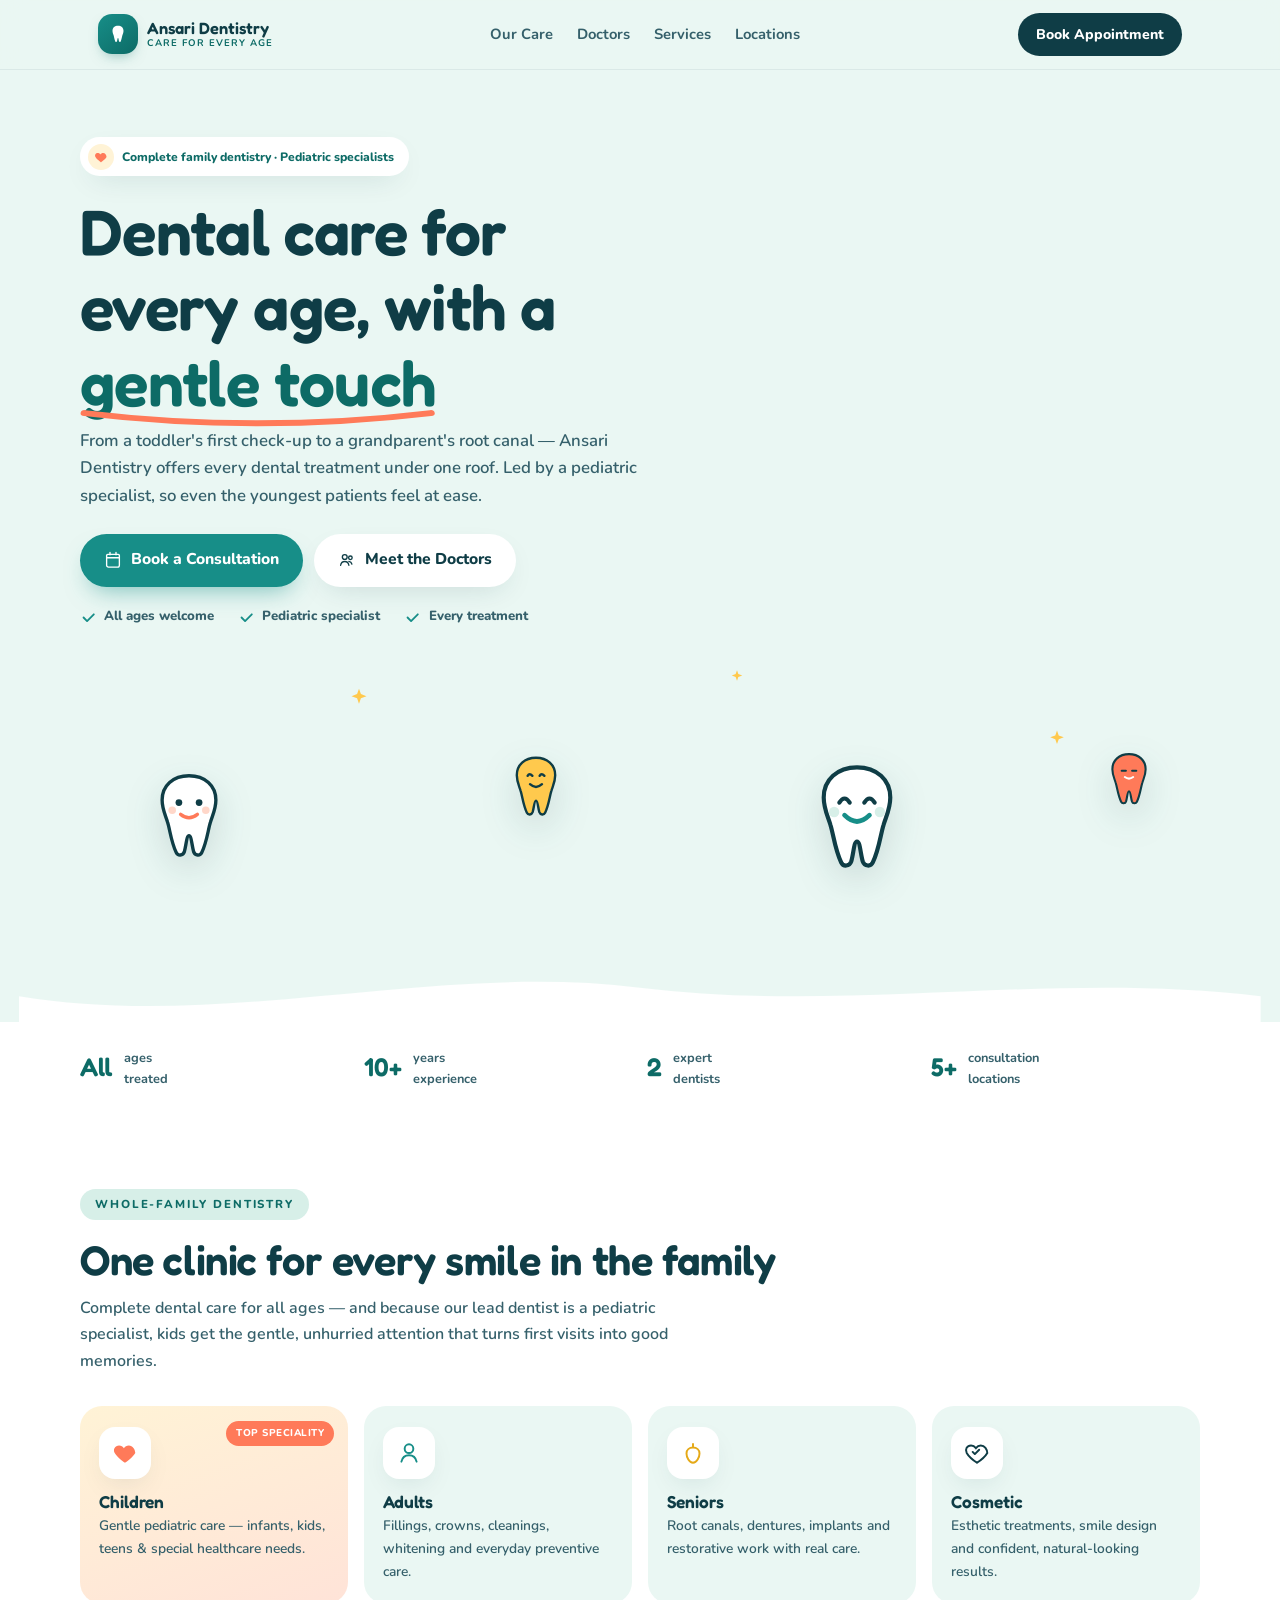
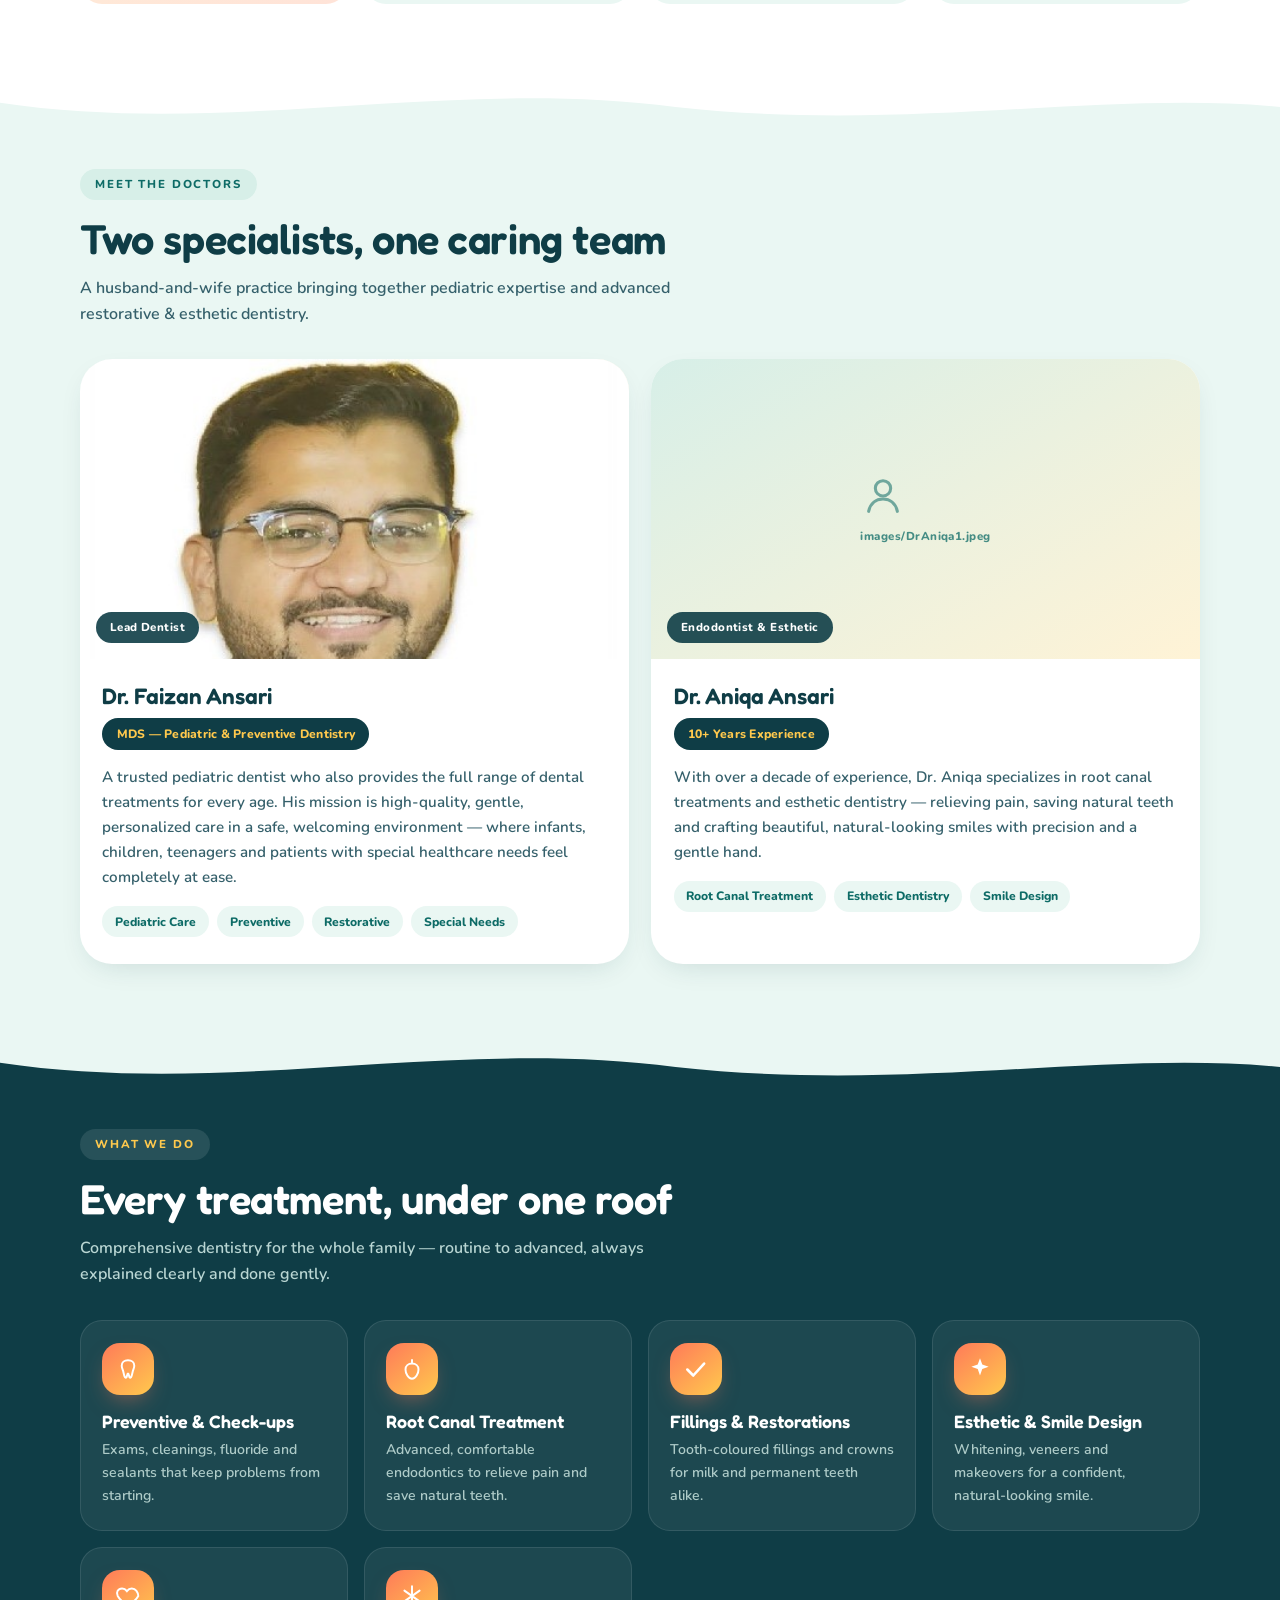
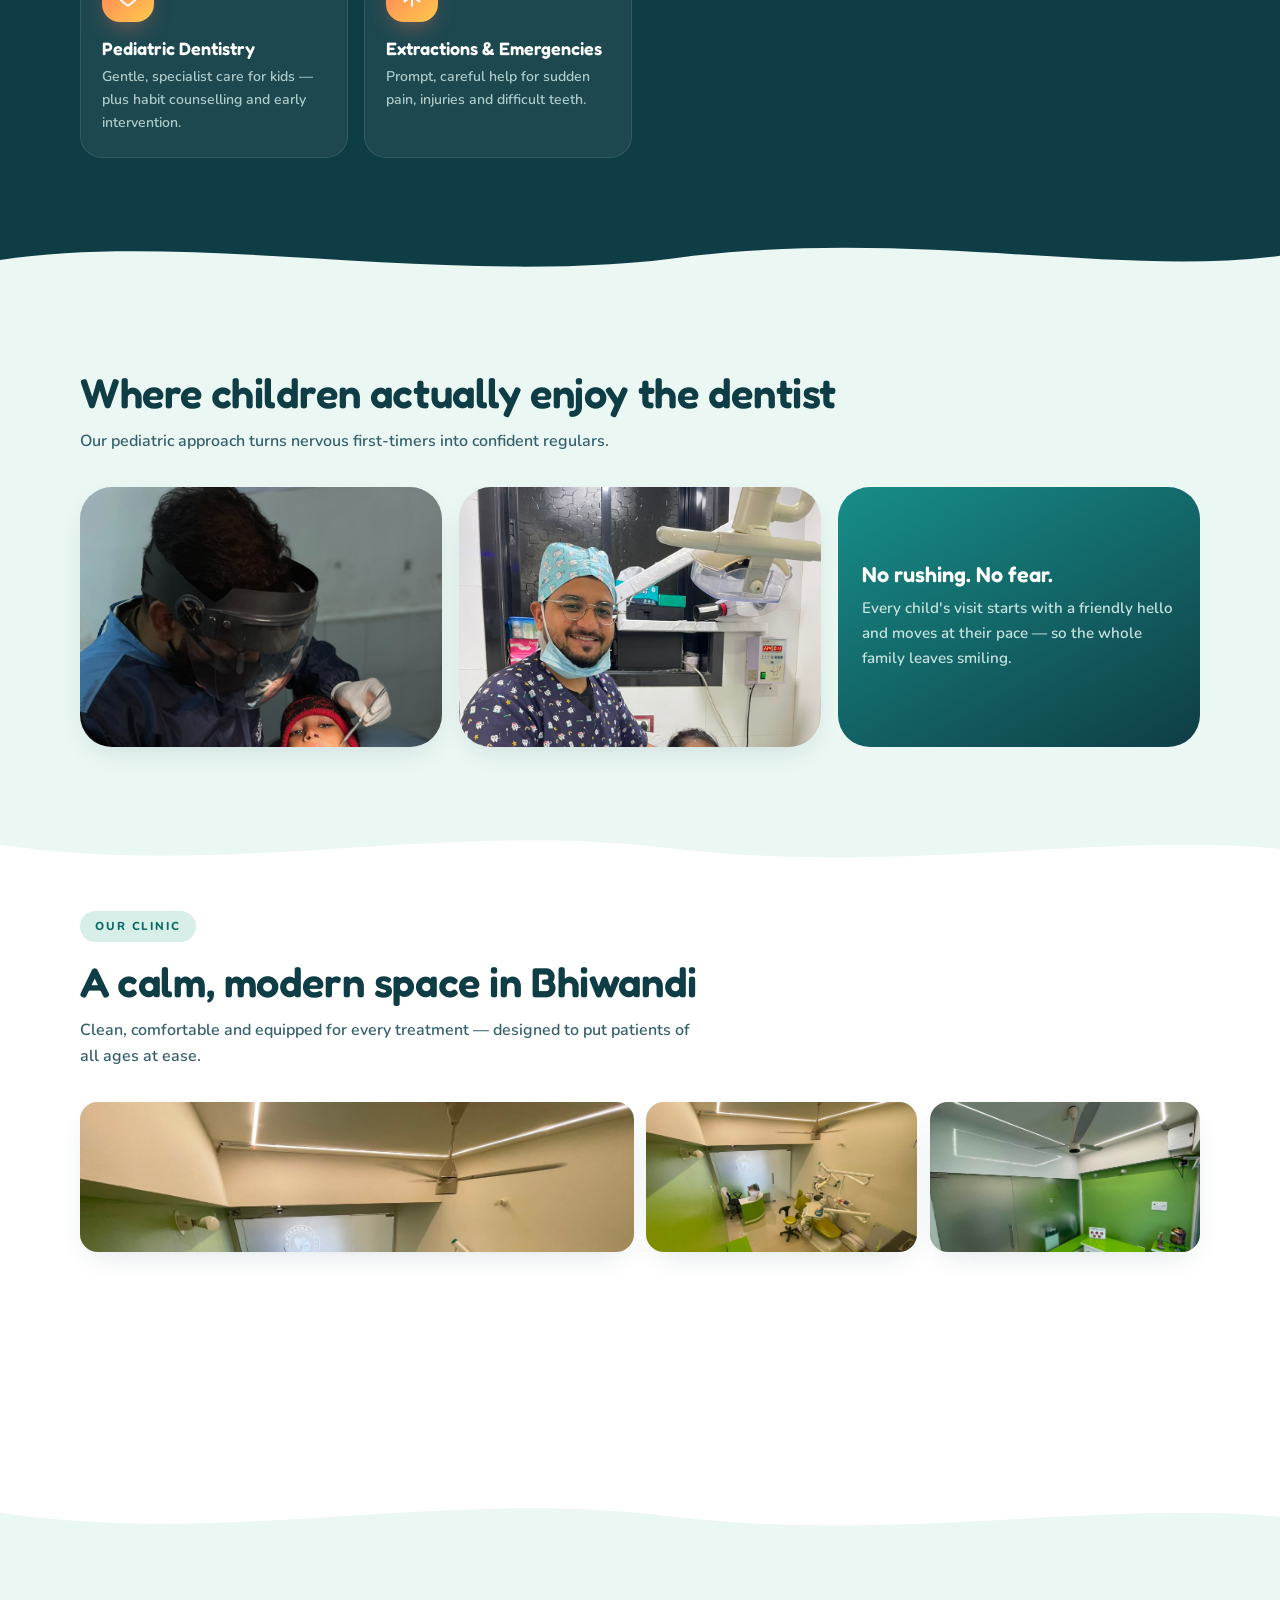
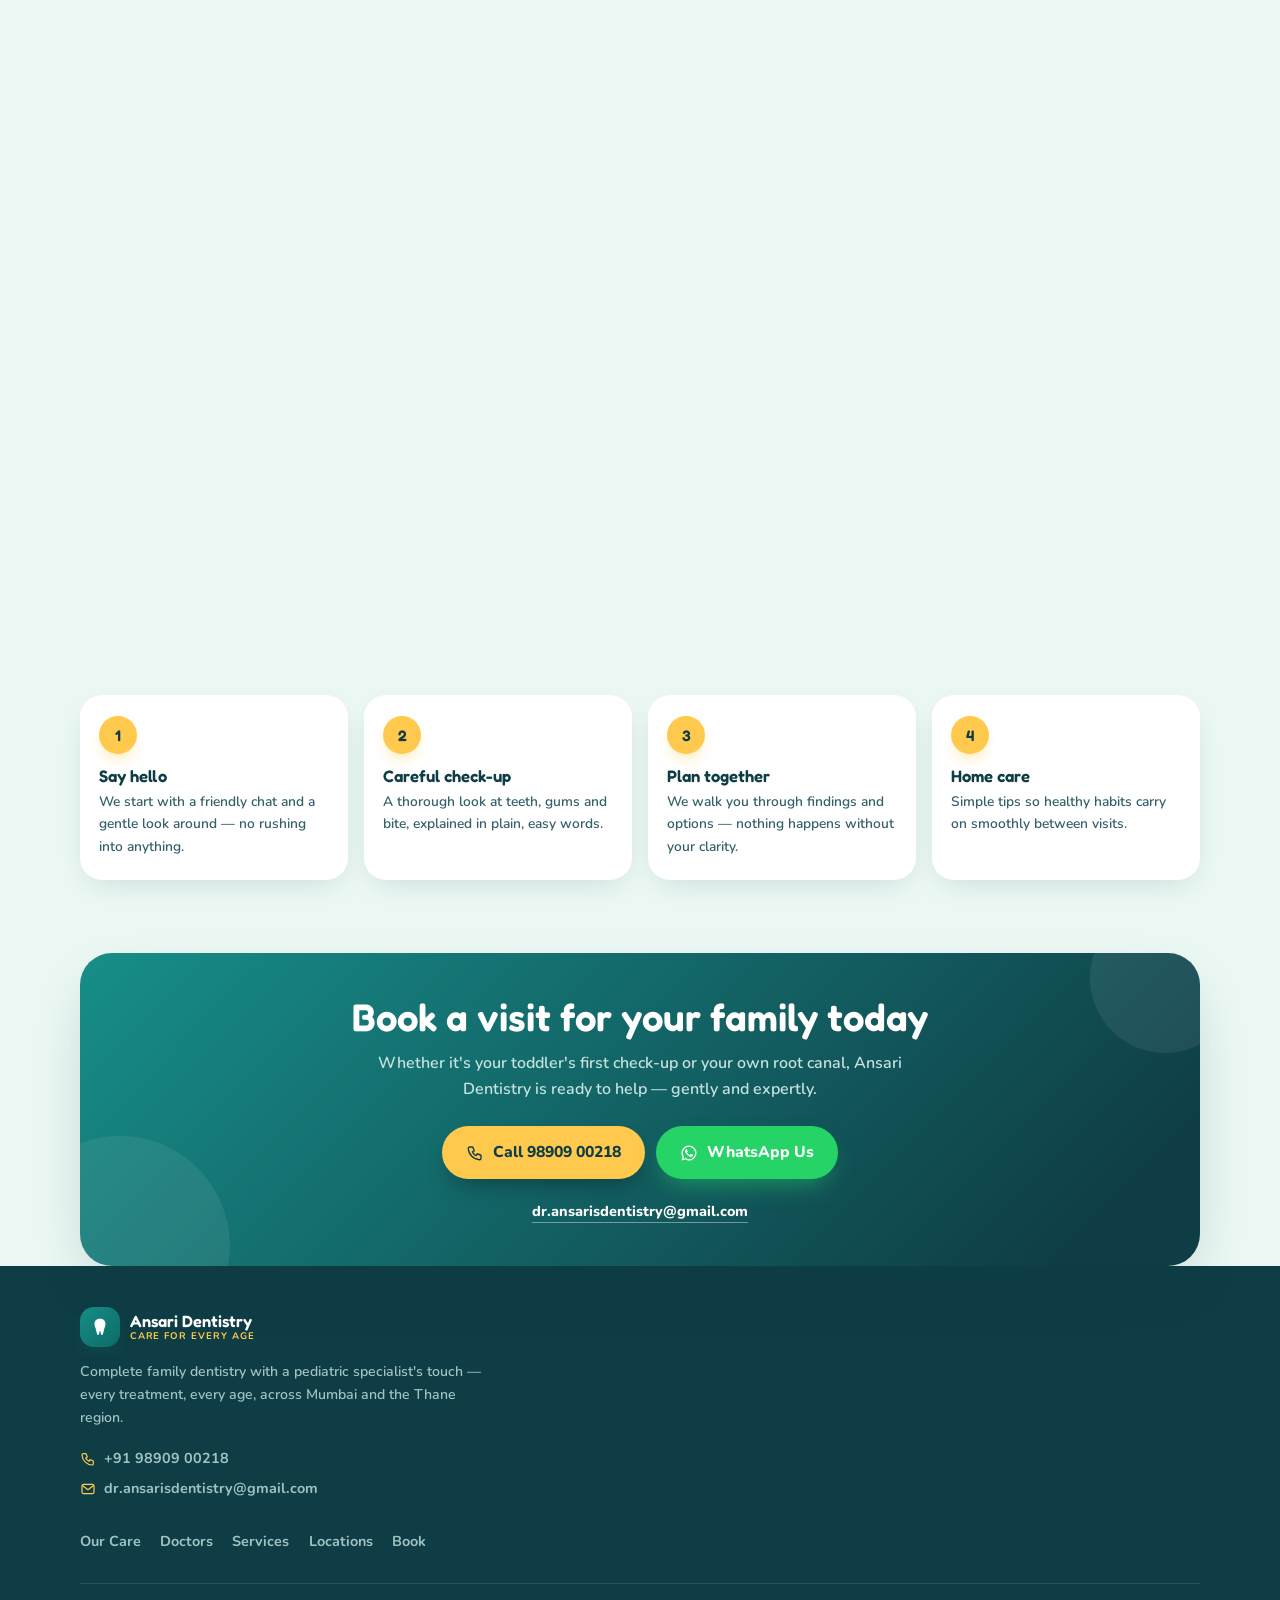
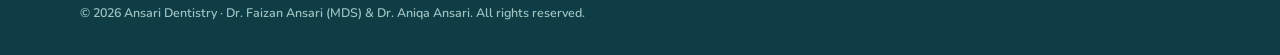
==== index.html @ 0d36f02c "Add files via upload" ====
<!DOCTYPE html>
<html lang="en">
<head>
<meta charset="UTF-8">
<meta name="viewport" content="width=device-width, initial-scale=1.0">
<title>Ansari Dentistry — Dental Care for All Ages | Pediatric Specialists, Mumbai &amp; Thane</title>
<meta name="description" content="Complete dental care for the whole family — with a special touch for children. Dr. Faizan Ansari (MDS, Pediatric) & Dr. Aniqa Ansari (Root Canal & Esthetic). Consultations in Jogeshwari, Bhiwandi, Thane, Kalyan & Dombivali.">
<meta name="theme-color" content="#0F3D46">
<link rel="preconnect" href="https://fonts.googleapis.com">
<link rel="preconnect" href="https://fonts.gstatic.com" crossorigin>
<link href="https://fonts.googleapis.com/css2?family=Fredoka:wght@400;500;600;700&family=Nunito:ital,wght@0,400;0,600;0,700;0,800;1,400&display=swap" rel="stylesheet">
<link rel="stylesheet" href="site.css">
</head>
<body>

<!-- HEADER -->
<header>
  <nav class="nav">
    <a class="brand" href="#top">
      <span class="brand-mark"><svg width="22" height="22" viewBox="0 0 24 24" fill="none"><path d="M12 3C8.5 3 6 5.2 6 8.4c0 2.1.7 3.4 1.2 5 .5 1.5.8 4.4 1.9 6.7.4.8 1.5.7 1.8-.2.4-1.4.5-3.6 1.1-3.6s.7 2.2 1.1 3.6c.3.9 1.4 1 1.8.2 1.1-2.3 1.4-5.2 1.9-6.7.5-1.6 1.2-2.9 1.2-5C18 5.2 15.5 3 12 3Z" fill="#fff"/></svg></span>
      <span class="brand-name">Ansari Dentistry<small>Care for every age</small></span>
    </a>
    <div class="nav-links">
      <a href="#care">Our Care</a>
      <a href="#doctors">Doctors</a>
      <a href="#services">Services</a>
      <a href="#locations">Locations</a>
    </div>
    <a class="nav-cta" href="#book">Book Appointment</a>
    <button class="burger" id="burger" aria-label="Open menu" aria-expanded="false"><span></span></button>
  </nav>
</header>

<div class="mobile-menu" id="mmenu">
  <a href="#care">Our Care <em>→</em></a>
  <a href="#doctors">Meet the Doctors <em>→</em></a>
  <a href="#services">Services <em>→</em></a>
  <a href="#locations">Locations <em>→</em></a>
  <a href="#visit">First Visit <em>→</em></a>
  <a href="#book" style="background:var(--teal);color:#fff">Book Appointment <em style="color:#fff">→</em></a>
</div>

<!-- HERO -->
<main id="top">
<section class="hero" style="padding-bottom:0">
  <div class="hero-inner">
    <span class="eyebrow rv">
      <span class="dot"><svg width="14" height="14" viewBox="0 0 24 24" fill="none"><path d="M12 21s-7-4.6-9.5-9C.7 8.6 2.8 5 6.5 5c2 0 3.4 1 4.5 2.5v0C12.1 6 13.5 5 15.5 5 19.2 5 21.3 8.6 21.5 12 19 16.4 12 21 12 21Z" fill="#FF7A59"/></svg></span>
      Complete family dentistry · Pediatric specialists
    </span>
    <h1 class="rv rv-d1">Dental care for<br>every age, with a<br>
      <span class="hl">gentle touch
        <svg viewBox="0 0 300 24" preserveAspectRatio="none" aria-hidden="true"><path d="M4 6 Q 150 30 296 6"/></svg>
      </span>
    </h1>
    <p class="sub rv rv-d2">From a toddler's first check-up to a grandparent's root canal — Ansari Dentistry offers every dental treatment under one roof. Led by a pediatric specialist, so even the youngest patients feel at ease.</p>
    <div class="hero-ctas rv rv-d3">
      <a class="btn btn-primary" href="#book">
        <svg width="18" height="18" viewBox="0 0 24 24" fill="none"><path d="M8 2v3M16 2v3M3.5 9h17M5 4.5h14A1.5 1.5 0 0 1 20.5 6v13A2.5 2.5 0 0 1 18 21.5H6A2.5 2.5 0 0 1 3.5 19V6A1.5 1.5 0 0 1 5 4.5Z" stroke="#fff" stroke-width="1.8" stroke-linecap="round"/></svg>
        Book a Consultation
      </a>
      <a class="btn btn-ghost" href="#doctors">
        <svg width="18" height="18" viewBox="0 0 24 24" fill="none"><circle cx="9" cy="8" r="3.2" stroke="#0F3D46" stroke-width="1.8"/><circle cx="16.5" cy="9" r="2.4" stroke="#0F3D46" stroke-width="1.8"/><path d="M3.5 19c.6-3.2 2.9-5 5.5-5s4.9 1.8 5.5 5M14.5 13.8c2 .3 3.6 1.8 4 3.7" stroke="#0F3D46" stroke-width="1.8" stroke-linecap="round"/></svg>
        Meet the Doctors
      </a>
    </div>
    <div class="hero-badges rv rv-d3">
      <div><svg width="17" height="17" viewBox="0 0 24 24" fill="none"><path d="m5 12 5 5L19.5 7.5" stroke="#178E88" stroke-width="2.6" stroke-linecap="round" stroke-linejoin="round"/></svg> All ages welcome</div>
      <div><svg width="17" height="17" viewBox="0 0 24 24" fill="none"><path d="m5 12 5 5L19.5 7.5" stroke="#178E88" stroke-width="2.6" stroke-linecap="round" stroke-linejoin="round"/></svg> Pediatric specialist</div>
      <div><svg width="17" height="17" viewBox="0 0 24 24" fill="none"><path d="m5 12 5 5L19.5 7.5" stroke="#178E88" stroke-width="2.6" stroke-linecap="round" stroke-linejoin="round"/></svg> Every treatment</div>
    </div>
  </div>

  <div class="hero-scene" aria-hidden="true">
    <svg class="spark sp-1" width="20" height="20" viewBox="0 0 24 24" fill="currentColor"><path d="M12 2l2.3 6.5L21 11l-6.7 2.5L12 20l-2.3-6.5L3 11l6.7-2.5L12 2z"/></svg>
    <svg class="spark sp-2" width="14" height="14" viewBox="0 0 24 24" fill="currentColor"><path d="M12 2l2.3 6.5L21 11l-6.7 2.5L12 20l-2.3-6.5L3 11l6.7-2.5L12 2z"/></svg>
    <svg class="spark sp-3" width="18" height="18" viewBox="0 0 24 24" fill="currentColor"><path d="M12 2l2.3 6.5L21 11l-6.7 2.5L12 20l-2.3-6.5L3 11l6.7-2.5L12 2z"/></svg>
    <svg class="spark sp-4" width="12" height="12" viewBox="0 0 24 24" fill="currentColor"><path d="M12 2l2.3 6.5L21 11l-6.7 2.5L12 20l-2.3-6.5L3 11l6.7-2.5L12 2z"/></svg>
    <svg class="tooth-float tf-1" viewBox="0 0 100 110"><path d="M50 8C31 8 18 20 18 37c0 11 4 18 6.5 26.5 2.7 8.3 4.3 23.7 10.3 36 2 4.3 8 3.8 9.6-.8 2.3-7.6 2.6-19.4 5.6-19.4s3.3 11.8 5.6 19.4c1.6 4.6 7.6 5.1 9.6.8 6-12.3 7.6-27.7 10.3-36C78 55 82 48 82 37 82 20 69 8 50 8Z" fill="#fff" stroke="#0F3D46" stroke-width="4"/><circle cx="38" cy="40" r="4" fill="#0F3D46"/><circle cx="62" cy="40" r="4" fill="#0F3D46"/><path d="M40 54q10 8 20 0" stroke="#FF7A59" stroke-width="4" fill="none" stroke-linecap="round"/><circle cx="30" cy="49" r="4.5" fill="#FFD7C9"/><circle cx="70" cy="49" r="4.5" fill="#FFD7C9"/></svg>
    <svg class="tooth-float tf-2" viewBox="0 0 100 110"><path d="M50 8C31 8 18 20 18 37c0 11 4 18 6.5 26.5 2.7 8.3 4.3 23.7 10.3 36 2 4.3 8 3.8 9.6-.8 2.3-7.6 2.6-19.4 5.6-19.4s3.3 11.8 5.6 19.4c1.6 4.6 7.6 5.1 9.6.8 6-12.3 7.6-27.7 10.3-36C78 55 82 48 82 37 82 20 69 8 50 8Z" fill="#FFC94D" stroke="#0F3D46" stroke-width="4"/><path d="M36 38q3-5 8 0M56 38q3-5 8 0" stroke="#0F3D46" stroke-width="4" fill="none" stroke-linecap="round"/><path d="M40 52q10 9 20 0" stroke="#0F3D46" stroke-width="4" fill="none" stroke-linecap="round"/></svg>
    <svg class="tooth-float tf-3" viewBox="0 0 100 110"><path d="M50 8C31 8 18 20 18 37c0 11 4 18 6.5 26.5 2.7 8.3 4.3 23.7 10.3 36 2 4.3 8 3.8 9.6-.8 2.3-7.6 2.6-19.4 5.6-19.4s3.3 11.8 5.6 19.4c1.6 4.6 7.6 5.1 9.6.8 6-12.3 7.6-27.7 10.3-36C78 55 82 48 82 37 82 20 69 8 50 8Z" fill="#fff" stroke="#0F3D46" stroke-width="4"/><path d="M33 42q5-8 10 0" stroke="#0F3D46" stroke-width="4" fill="none" stroke-linecap="round"/><path d="M57 42q5-8 10 0" stroke="#0F3D46" stroke-width="4" fill="none" stroke-linecap="round"/><path d="M38 54q12 12 24 0" stroke="#178E88" stroke-width="4.5" fill="none" stroke-linecap="round"/><circle cx="28" cy="51" r="5" fill="#D7EFE8"/><circle cx="72" cy="51" r="5" fill="#D7EFE8"/></svg>
    <svg class="tooth-float tf-4" viewBox="0 0 100 110"><path d="M50 8C31 8 18 20 18 37c0 11 4 18 6.5 26.5 2.7 8.3 4.3 23.7 10.3 36 2 4.3 8 3.8 9.6-.8 2.3-7.6 2.6-19.4 5.6-19.4s3.3 11.8 5.6 19.4c1.6 4.6 7.6 5.1 9.6.8 6-12.3 7.6-27.7 10.3-36C78 55 82 48 82 37 82 20 69 8 50 8Z" fill="#FF7A59" stroke="#0F3D46" stroke-width="4"/><path d="M36 40h8M56 40h8" stroke="#0F3D46" stroke-width="4" stroke-linecap="round"/><path d="M42 52q8 6 16 0" stroke="#fff" stroke-width="4" fill="none" stroke-linecap="round"/></svg>
  </div>
  <svg class="wave" viewBox="0 0 1440 70" preserveAspectRatio="none" aria-hidden="true" style="height:60px"><path d="M0 40 C 240 80 480 0 720 30 C 960 60 1200 10 1440 40 L1440 70 L0 70 Z" fill="#FFFFFF"/></svg>
</section>

<!-- TRUST STRIP -->
<div class="trust">
  <div class="trust-row">
    <div class="trust-item rv"><div><span class="tn">All</span></div><small>ages<br>treated</small></div>
    <div class="trust-item rv rv-d1"><div><span class="tn">10+</span></div><small>years<br>experience</small></div>
    <div class="trust-item rv rv-d2"><div><span class="tn">2</span></div><small>expert<br>dentists</small></div>
    <div class="trust-item rv rv-d3"><div><span class="tn">5+</span></div><small>consultation<br>locations</small></div>
  </div>
</div>

<!-- CARE FOR EVERY AGE -->
<section class="ages" id="care">
  <div class="wrap">
    <span class="sec-tag rv">Whole-Family Dentistry</span>
    <h2 class="sec-title rv">One clinic for every smile in the family</h2>
    <p class="sec-lead rv">Complete dental care for all ages — and because our lead dentist is a pediatric specialist, kids get the gentle, unhurried attention that turns first visits into good memories.</p>
    <div class="age-grid">
      <div class="age flag rv">
        <span class="tagpill">TOP SPECIALITY</span>
        <div class="ic"><svg width="26" height="26" viewBox="0 0 24 24" fill="none"><path d="M12 21s-7-4.6-9.5-9C.7 8.6 2.8 5 6.5 5c2 0 3.4 1 4.5 2.5C12.1 6 13.5 5 15.5 5 19.2 5 21.3 8.6 21.5 12 19 16.4 12 21 12 21Z" fill="#FF7A59"/></svg></div>
        <h4>Children</h4>
        <p>Gentle pediatric care — infants, kids, teens & special healthcare needs.</p>
      </div>
      <div class="age rv rv-d1">
        <div class="ic"><svg width="26" height="26" viewBox="0 0 24 24" fill="none"><circle cx="12" cy="8" r="4" stroke="#178E88" stroke-width="1.8"/><path d="M5 20c.8-4 3.6-6 7-6s6.2 2 7 6" stroke="#178E88" stroke-width="1.8" stroke-linecap="round"/></svg></div>
        <h4>Adults</h4>
        <p>Fillings, crowns, cleanings, whitening and everyday preventive care.</p>
      </div>
      <div class="age rv rv-d2">
        <div class="ic"><svg width="26" height="26" viewBox="0 0 24 24" fill="none"><path d="M12 3v4M12 7c-3.5 0-6 2.2-6 5.4 0 3.6 2.5 8.6 6 8.6s6-5 6-8.6C18 9.2 15.5 7 12 7Z" stroke="#E5A917" stroke-width="1.8" stroke-linejoin="round"/></svg></div>
        <h4>Seniors</h4>
        <p>Root canals, dentures, implants and restorative work with real care.</p>
      </div>
      <div class="age rv rv-d3">
        <div class="ic"><svg width="26" height="26" viewBox="0 0 24 24" fill="none"><path d="M12 21s-7-4.6-9.5-9C.7 8.6 2.8 5 6.5 5c2 0 3.4 1 4.5 2.5C12.1 6 13.5 5 15.5 5 19.2 5 21.3 8.6 21.5 12 19 16.4 12 21 12 21Z" stroke="#0F3D46" stroke-width="1.8"/><path d="m8 11 2 2 4-4" stroke="#0F3D46" stroke-width="1.8" stroke-linecap="round" stroke-linejoin="round"/></svg></div>
        <h4>Cosmetic</h4>
        <p>Esthetic treatments, smile design and confident, natural-looking results.</p>
      </div>
    </div>
  </div>
</section>

<svg class="wave" viewBox="0 0 1440 70" preserveAspectRatio="none" aria-hidden="true" style="height:60px;background:#fff"><path d="M0 30 C 260 70 500 0 760 35 C 1020 65 1240 15 1440 35 L1440 70 L0 70 Z" fill="#EAF7F3"/></svg>

<!-- DOCTORS -->
<section class="docs" id="doctors" style="padding-top:2rem">
  <div class="wrap">
    <span class="sec-tag rv">Meet the Doctors</span>
    <h2 class="sec-title rv">Two specialists, one caring team</h2>
    <p class="sec-lead rv">A husband-and-wife practice bringing together pediatric expertise and advanced restorative &amp; esthetic dentistry.</p>
    <div class="doc-grid">
      <div class="doc-card rv">
        <div class="doc-media ph">
          <img src="images/DrFaizan1.jpeg" alt="Dr. Faizan Ansari" loading="lazy" onerror="this.style.display='none'">
          <div class="ph-fb"><div><svg width="46" height="46" viewBox="0 0 24 24" fill="none"><circle cx="12" cy="8" r="4" stroke="#0D6B66" stroke-width="1.6"/><path d="M4.5 20c.9-4.2 3.9-6.4 7.5-6.4s6.6 2.2 7.5 6.4" stroke="#0D6B66" stroke-width="1.6" stroke-linecap="round"/></svg><small>images/DrFaizan1.jpeg</small></div></div>
          <span class="badge">Lead Dentist</span>
        </div>
        <div class="doc-body">
          <h3>Dr. Faizan Ansari</h3>
          <span class="cred">MDS — Pediatric &amp; Preventive Dentistry</span>
          <p>A trusted pediatric dentist who also provides the full range of dental treatments for every age. His mission is high-quality, gentle, personalized care in a safe, welcoming environment — where infants, children, teenagers and patients with special healthcare needs feel completely at ease.</p>
          <div class="doc-tags"><span>Pediatric Care</span><span>Preventive</span><span>Restorative</span><span>Special Needs</span></div>
        </div>
      </div>
      <div class="doc-card rv rv-d1">
        <div class="doc-media ph">
          <img src="images/DrAniqa1.jpeg" alt="Dr. Aniqa Ansari" loading="lazy" onerror="this.style.display='none'">
          <div class="ph-fb"><div><svg width="46" height="46" viewBox="0 0 24 24" fill="none"><circle cx="12" cy="8" r="4" stroke="#0D6B66" stroke-width="1.6"/><path d="M4.5 20c.9-4.2 3.9-6.4 7.5-6.4s6.6 2.2 7.5 6.4" stroke="#0D6B66" stroke-width="1.6" stroke-linecap="round"/></svg><small>images/DrAniqa1.jpeg</small></div></div>
          <span class="badge">Endodontist &amp; Esthetic</span>
        </div>
        <div class="doc-body">
          <h3>Dr. Aniqa Ansari</h3>
          <span class="cred">10+ Years Experience</span>
          <p>With over a decade of experience, Dr. Aniqa specializes in root canal treatments and esthetic dentistry — relieving pain, saving natural teeth and crafting beautiful, natural-looking smiles with precision and a gentle hand.</p>
          <div class="doc-tags"><span>Root Canal Treatment</span><span>Esthetic Dentistry</span><span>Smile Design</span></div>
        </div>
      </div>
    </div>
  </div>
</section>

<svg class="wave" viewBox="0 0 1440 70" preserveAspectRatio="none" aria-hidden="true" style="height:60px;background:#EAF7F3"><path d="M0 30 C 260 70 500 0 760 35 C 1020 65 1240 15 1440 35 L1440 70 L0 70 Z" fill="#0F3D46"/></svg>

<!-- SERVICES -->
<section class="services" id="services" style="padding-top:2rem">
  <div class="wrap">
    <span class="sec-tag rv">What We Do</span>
    <h2 class="sec-title rv">Every treatment, under one roof</h2>
    <p class="sec-lead rv">Comprehensive dentistry for the whole family — routine to advanced, always explained clearly and done gently.</p>
    <div class="svc-grid">
      <div class="svc rv">
        <div class="ic"><svg width="26" height="26" viewBox="0 0 24 24" fill="none"><path d="M12 4c-3.5 0-5.8 2-5.8 5 0 1.9.7 3 1.2 4.5.5 1.4.7 4 1.7 6 .4.8 1.4.7 1.7-.2.3-1.2.5-3.1 1.2-3.1s.9 1.9 1.2 3.1c.3.9 1.3 1 1.7.2 1-2 1.2-4.6 1.7-6 .5-1.5 1.2-2.6 1.2-4.5 0-3-2.3-5-5.8-5Z" stroke="#fff" stroke-width="1.8"/></svg></div>
        <h3>Preventive &amp; Check-ups</h3>
        <p>Exams, cleanings, fluoride and sealants that keep problems from starting.</p>
      </div>
      <div class="svc rv rv-d1">
        <div class="ic"><svg width="26" height="26" viewBox="0 0 24 24" fill="none"><path d="M12 3v4M12 7c-3.5 0-6 2.2-6 5.4 0 3.6 2.5 8.6 6 8.6s6-5 6-8.6C18 9.2 15.5 7 12 7Z" stroke="#fff" stroke-width="1.8" stroke-linejoin="round"/></svg></div>
        <h3>Root Canal Treatment</h3>
        <p>Advanced, comfortable endodontics to relieve pain and save natural teeth.</p>
      </div>
      <div class="svc rv rv-d2">
        <div class="ic"><svg width="26" height="26" viewBox="0 0 24 24" fill="none"><path d="M4 12.5 9.5 18l10-11" stroke="#fff" stroke-width="2.4" stroke-linecap="round" stroke-linejoin="round"/></svg></div>
        <h3>Fillings &amp; Restorations</h3>
        <p>Tooth-coloured fillings and crowns for milk and permanent teeth alike.</p>
      </div>
      <div class="svc rv">
        <div class="ic"><svg width="26" height="26" viewBox="0 0 24 24" fill="none"><path d="M12 2l2.1 5.9L20 10l-5.9 2.1L12 18l-2.1-5.9L4 10l5.9-2.1L12 2z" fill="#fff"/></svg></div>
        <h3>Esthetic &amp; Smile Design</h3>
        <p>Whitening, veneers and makeovers for a confident, natural-looking smile.</p>
      </div>
      <div class="svc rv rv-d1">
        <div class="ic"><svg width="26" height="26" viewBox="0 0 24 24" fill="none"><path d="M12 21s-7-4.6-9.5-9C.7 8.6 2.8 5 6.5 5c2 0 3.4 1 4.5 2.5C12.1 6 13.5 5 15.5 5 19.2 5 21.3 8.6 21.5 12 19 16.4 12 21 12 21Z" stroke="#fff" stroke-width="1.8"/></svg></div>
        <h3>Pediatric Dentistry</h3>
        <p>Gentle, specialist care for kids — plus habit counselling and early intervention.</p>
      </div>
      <div class="svc rv rv-d2">
        <div class="ic"><svg width="26" height="26" viewBox="0 0 24 24" fill="none"><path d="M12 3v18M5 7l14 10M19 7 5 17" stroke="#fff" stroke-width="1.8" stroke-linecap="round"/></svg></div>
        <h3>Extractions &amp; Emergencies</h3>
        <p>Prompt, careful help for sudden pain, injuries and difficult teeth.</p>
      </div>
    </div>
  </div>
</section>

<svg class="wave" viewBox="0 0 1440 70" preserveAspectRatio="none" aria-hidden="true" style="height:60px;background:#0F3D46"><path d="M0 35 C 220 0 520 70 780 30 C 1040 0 1260 55 1440 30 L1440 70 L0 70 Z" fill="#EAF7F3"/></svg>

<!-- KIDS GALLERY -->
<section class="kids" style="padding-top:2rem">
  <div class="wrap">
    <span class="sec-tag rv">Gentle With Little Ones</span>
    <h2 class="sec-title rv">Where children actually enjoy the dentist</h2>
    <p class="sec-lead rv">Our pediatric approach turns nervous first-timers into confident regulars.</p>
    <div class="kids-grid">
      <div class="kids-photo ph rv">
        <img src="images/Kids1.jpeg" alt="Dr. Faizan treating a young patient" loading="lazy" onerror="this.style.display='none'">
        <div class="ph-fb"><div><svg width="42" height="42" viewBox="0 0 24 24" fill="none"><path d="M4 16l4-5 3 3.5L14.5 10 20 16" stroke="#0D6B66" stroke-width="1.6" stroke-linecap="round" stroke-linejoin="round"/><circle cx="8.5" cy="7.5" r="1.8" stroke="#0D6B66" stroke-width="1.6"/><rect x="3" y="4" width="18" height="16" rx="3" stroke="#0D6B66" stroke-width="1.6"/></svg><small>images/Kids1.jpeg</small></div></div>
      </div>
      <div class="kids-photo ph rv rv-d1">
        <img src="images/Kids2.jpeg" alt="Dr. Faizan with a child patient" loading="lazy" onerror="this.style.display='none'">
        <div class="ph-fb"><div><svg width="42" height="42" viewBox="0 0 24 24" fill="none"><path d="M4 16l4-5 3 3.5L14.5 10 20 16" stroke="#0D6B66" stroke-width="1.6" stroke-linecap="round" stroke-linejoin="round"/><circle cx="8.5" cy="7.5" r="1.8" stroke="#0D6B66" stroke-width="1.6"/><rect x="3" y="4" width="18" height="16" rx="3" stroke="#0D6B66" stroke-width="1.6"/></svg><small>images/Kids2.jpeg</small></div></div>
      </div>
      <div class="kids-note rv rv-d2">
        <h3>No rushing. No fear.</h3>
        <p>Every child's visit starts with a friendly hello and moves at their pace — so the whole family leaves smiling.</p>
      </div>
    </div>
  </div>
</section>

<svg class="wave" viewBox="0 0 1440 70" preserveAspectRatio="none" aria-hidden="true" style="height:60px;background:#EAF7F3"><path d="M0 30 C 260 70 500 0 760 35 C 1020 65 1240 15 1440 35 L1440 70 L0 70 Z" fill="#FFFFFF"/></svg>

<!-- CLINIC GALLERY -->
<section class="clinic" style="padding-top:2rem">
  <div class="wrap">
    <span class="sec-tag rv">Our Clinic</span>
    <h2 class="sec-title rv">A calm, modern space in Bhiwandi</h2>
    <p class="sec-lead rv">Clean, comfortable and equipped for every treatment — designed to put patients of all ages at ease.</p>
    <div class="clinic-grid">
      <div class="clinic-photo ph rv"><img src="images/Clinic1.jpeg" alt="Ansari Dentistry clinic in Bhiwandi" loading="lazy" onerror="this.style.display='none'"><div class="ph-fb"><small>images/Clinic1.jpeg</small></div></div>
      <div class="clinic-photo ph rv rv-d1"><img src="images/Clinic2.jpeg" alt="Clinic interior" loading="lazy" onerror="this.style.display='none'"><div class="ph-fb"><small>Clinic2.jpeg</small></div></div>
      <div class="clinic-photo ph rv rv-d1"><img src="images/Clinic3.jpeg" alt="Treatment area" loading="lazy" onerror="this.style.display='none'"><div class="ph-fb"><small>Clinic3.jpeg</small></div></div>
      <div class="clinic-photo ph rv rv-d2"><img src="images/Clinic4.jpeg" alt="Dental chair" loading="lazy" onerror="this.style.display='none'"><div class="ph-fb"><small>Clinic4.jpeg</small></div></div>
      <div class="clinic-photo ph rv rv-d2"><img src="images/Clinic5.jpeg" alt="Waiting area" loading="lazy" onerror="this.style.display='none'"><div class="ph-fb"><small>Clinic5.jpeg</small></div></div>
      <div class="clinic-photo ph rv rv-d3"><img src="images/Clinic6.jpeg" alt="Reception" loading="lazy" onerror="this.style.display='none'"><div class="ph-fb"><small>Clinic6.jpeg</small></div></div>
      <div class="clinic-photo ph rv rv-d3"><img src="images/Clinic7.jpeg" alt="Clinic detail" loading="lazy" onerror="this.style.display='none'"><div class="ph-fb"><small>Clinic7.jpeg</small></div></div>
    </div>
  </div>
</section>

<svg class="wave" viewBox="0 0 1440 70" preserveAspectRatio="none" aria-hidden="true" style="height:60px;background:#fff"><path d="M0 30 C 260 70 500 0 760 35 C 1020 65 1240 15 1440 35 L1440 70 L0 70 Z" fill="#EAF7F3"/></svg>

<!-- LOCATIONS -->
<section id="locations" style="padding-top:2rem">
  <div class="wrap">
    <span class="sec-tag rv">Where to Find Us</span>
    <h2 class="sec-title rv">Consultation locations</h2>
    <p class="sec-lead rv">We consult across Mumbai and the Thane region — choose whichever is most convenient for your family.</p>
    <div class="loc-grid">
      <div class="loc rv">
        <div class="pin"><svg width="24" height="24" viewBox="0 0 24 24" fill="none"><path d="M12 21s-6.5-5.3-6.5-10.2A6.5 6.5 0 0 1 12 4.3a6.5 6.5 0 0 1 6.5 6.5C18.5 15.7 12 21 12 21Z" fill="#178E88"/><circle cx="12" cy="10.7" r="2.3" fill="#fff"/></svg></div>
        <span class="area">Jogeshwari, Mumbai</span>
        <h3>Millat Nursing Home</h3>
        <p>Dental consultations in a trusted, family-friendly medical facility.</p>
      </div>
      <div class="loc rv rv-d1">
        <div class="pin"><svg width="24" height="24" viewBox="0 0 24 24" fill="none"><path d="M12 21s-6.5-5.3-6.5-10.2A6.5 6.5 0 0 1 12 4.3a6.5 6.5 0 0 1 6.5 6.5C18.5 15.7 12 21 12 21Z" fill="#FF7A59"/><circle cx="12" cy="10.7" r="2.3" fill="#fff"/></svg></div>
        <span class="area" style="color:#D65B3B">Multi-Specialty Clinic</span>
        <h3>Clove Dental</h3>
        <p>Advanced dental care at one of India's leading dental clinic networks.</p>
      </div>
      <div class="loc rv rv-d2">
        <div class="pin"><svg width="24" height="24" viewBox="0 0 24 24" fill="none"><path d="M12 21s-6.5-5.3-6.5-10.2A6.5 6.5 0 0 1 12 4.3a6.5 6.5 0 0 1 6.5 6.5C18.5 15.7 12 21 12 21Z" fill="#E5A917"/><circle cx="12" cy="10.7" r="2.3" fill="#fff"/></svg></div>
        <span class="area" style="color:#B8860B">Thane Region</span>
        <h3>Bhiwandi · Thane · Kalyan · Dombivali</h3>
        <p>Our own clinic in Bhiwandi, plus regular visits across the Thane district.</p>
      </div>
    </div>
  </div>
</section>

<!-- JOURNEY -->
<section class="journey" id="visit">
  <div class="wrap">
    <span class="sec-tag rv">Your First Visit</span>
    <h2 class="sec-title rv">Simple, calm and clear — for every patient</h2>
    <p class="sec-lead rv">Knowing what happens makes everyone more comfortable, especially the little ones.</p>
    <div class="journey-track">
      <div class="step rv"><span class="n">1</span><h4>Say hello</h4><p>We start with a friendly chat and a gentle look around — no rushing into anything.</p></div>
      <div class="step rv rv-d1"><span class="n">2</span><h4>Careful check-up</h4><p>A thorough look at teeth, gums and bite, explained in plain, easy words.</p></div>
      <div class="step rv rv-d2"><span class="n">3</span><h4>Plan together</h4><p>We walk you through findings and options — nothing happens without your clarity.</p></div>
      <div class="step rv rv-d3"><span class="n">4</span><h4>Home care</h4><p>Simple tips so healthy habits carry on smoothly between visits.</p></div>
    </div>
  </div>
</section>

<!-- CTA -->
<section class="cta-band" id="book">
  <div class="cta-card rv">
    <div class="cta-orb co-1"></div><div class="cta-orb co-2"></div>
    <h2>Book a visit for your family today</h2>
    <p>Whether it's your toddler's first check-up or your own root canal, Ansari Dentistry is ready to help — gently and expertly.</p>
    <div style="display:flex;flex-wrap:wrap;gap:.7rem;justify-content:center">
      <a class="btn btn-primary" href="tel:+919890900218">
        <svg width="18" height="18" viewBox="0 0 24 24" fill="none"><path d="M5 4h4l2 5-2.5 1.5a11 11 0 0 0 5 5L15 13l5 2v4a2 2 0 0 1-2 2A16 16 0 0 1 3 6a2 2 0 0 1 2-2Z" stroke="#0F3D46" stroke-width="1.8" stroke-linejoin="round"/></svg>
        Call 98909 00218
      </a>
      <a class="btn btn-ghost" href="https://wa.me/919890900218?text=Hi%2C%20I%20visited%20the%20Ansari%20Dentistry%20website%20and%20would%20like%20to%20book%20an%20appointment." target="_blank" rel="noopener" style="background:#25D366;color:#fff;box-shadow:0 12px 26px -10px rgba(37,211,102,.6)">
        <svg width="18" height="18" viewBox="0 0 24 24" fill="#fff"><path d="M12 2a10 10 0 0 0-8.6 15.1L2 22l5-1.3A10 10 0 1 0 12 2Zm0 18.2a8.2 8.2 0 0 1-4.2-1.1l-.3-.2-3 .8.8-2.9-.2-.3A8.2 8.2 0 1 1 12 20.2Zm4.6-6.1c-.3-.1-1.5-.7-1.7-.8-.2-.1-.4-.1-.6.1-.2.3-.7.8-.8 1-.1.2-.3.2-.5.1a6.7 6.7 0 0 1-3.4-2.9c-.3-.4 0-.5.1-.7l.4-.5c.1-.2.1-.3.2-.5v-.5c0-.1-.6-1.4-.8-1.9-.2-.5-.4-.4-.6-.4h-.5c-.2 0-.5.1-.7.3-.2.3-.9.9-.9 2.2s.9 2.5 1.1 2.7c.1.2 1.9 2.9 4.6 4 .6.3 1.1.4 1.5.6.6.2 1.2.2 1.6.1.5-.1 1.5-.6 1.7-1.2.2-.6.2-1.1.2-1.2-.1-.2-.3-.2-.6-.3Z"/></svg>
        WhatsApp Us
      </a>
    </div>
    <p style="margin:1.3rem auto 0;font-size:.9rem">
      <a href="mailto:dr.ansarisdentistry@gmail.com" style="color:#fff;font-weight:800;border-bottom:1px solid rgba(255,255,255,.4);padding-bottom:1px">dr.ansarisdentistry@gmail.com</a>
    </p>
  </div>
</section>
</main>

<!-- FOOTER -->
<footer>
  <div class="foot">
    <div>
      <div class="brand" style="margin-bottom:.8rem">
        <span class="brand-mark"><svg width="22" height="22" viewBox="0 0 24 24" fill="none"><path d="M12 3C8.5 3 6 5.2 6 8.4c0 2.1.7 3.4 1.2 5 .5 1.5.8 4.4 1.9 6.7.4.8 1.5.7 1.8-.2.4-1.4.5-3.6 1.1-3.6s.7 2.2 1.1 3.6c.3.9 1.4 1 1.8.2 1.1-2.3 1.4-5.2 1.9-6.7.5-1.6 1.2-2.9 1.2-5C18 5.2 15.5 3 12 3Z" fill="#fff"/></svg></span>
        <span class="brand-name">Ansari Dentistry<small style="color:#FFC94D">Care for every age</small></span>
      </div>
      <p>Complete family dentistry with a pediatric specialist's touch — every treatment, every age, across Mumbai and the Thane region.</p>
      <div style="margin-top:1.1rem;display:flex;flex-direction:column;gap:.4rem;font-weight:700;font-size:.9rem">
        <a href="tel:+919890900218" style="display:flex;align-items:center;gap:.5rem"><svg width="16" height="16" viewBox="0 0 24 24" fill="none"><path d="M5 4h4l2 5-2.5 1.5a11 11 0 0 0 5 5L15 13l5 2v4a2 2 0 0 1-2 2A16 16 0 0 1 3 6a2 2 0 0 1 2-2Z" stroke="#FFC94D" stroke-width="1.8" stroke-linejoin="round"/></svg>+91 98909 00218</a>
        <a href="mailto:dr.ansarisdentistry@gmail.com" style="display:flex;align-items:center;gap:.5rem"><svg width="16" height="16" viewBox="0 0 24 24" fill="none"><rect x="3" y="5" width="18" height="14" rx="2.5" stroke="#FFC94D" stroke-width="1.8"/><path d="m4 7 8 6 8-6" stroke="#FFC94D" stroke-width="1.8" stroke-linecap="round"/></svg>dr.ansarisdentistry@gmail.com</a>
      </div>
    </div>
    <div class="foot-links">
      <a href="#care">Our Care</a><a href="#doctors">Doctors</a><a href="#services">Services</a><a href="#locations">Locations</a><a href="#book">Book</a>
    </div>
    <div class="foot-base">© 2026 Ansari Dentistry · Dr. Faizan Ansari (MDS) &amp; Dr. Aniqa Ansari. All rights reserved.</div>
  </div>
</footer>

<!-- STICKY ACTION BAR -->
<div class="action-bar" role="navigation" aria-label="Quick actions">
  <a class="ab ab-call" href="tel:+919890900218"><svg width="17" height="17" viewBox="0 0 24 24" fill="none"><path d="M5 4h4l2 5-2.5 1.5a11 11 0 0 0 5 5L15 13l5 2v4a2 2 0 0 1-2 2A16 16 0 0 1 3 6a2 2 0 0 1 2-2Z" stroke="currentColor" stroke-width="1.8" stroke-linejoin="round"/></svg>Call</a>
  <a class="ab ab-wa" href="https://wa.me/919890900218?text=Hi%2C%20I%20visited%20the%20Ansari%20Dentistry%20website%20and%20would%20like%20to%20book%20an%20appointment." target="_blank" rel="noopener"><svg width="17" height="17" viewBox="0 0 24 24" fill="currentColor"><path d="M12 2a10 10 0 0 0-8.6 15.1L2 22l5-1.3A10 10 0 1 0 12 2Zm0 18.2a8.2 8.2 0 0 1-4.2-1.1l-.3-.2-3 .8.8-2.9-.2-.3A8.2 8.2 0 1 1 12 20.2Zm4.6-6.1c-.3-.1-1.5-.7-1.7-.8-.2-.1-.4-.1-.6.1-.2.3-.7.8-.8 1-.1.2-.3.2-.5.1a6.7 6.7 0 0 1-3.4-2.9c-.3-.4 0-.5.1-.7l.4-.5c.1-.2.1-.3.2-.5v-.5c0-.1-.6-1.4-.8-1.9-.2-.5-.4-.4-.6-.4h-.5c-.2 0-.5.1-.7.3-.2.3-.9.9-.9 2.2s.9 2.5 1.1 2.7c.1.2 1.9 2.9 4.6 4 .6.3 1.1.4 1.5.6.6.2 1.2.2 1.6.1.5-.1 1.5-.6 1.7-1.2.2-.6.2-1.1.2-1.2-.1-.2-.3-.2-.6-.3Z"/></svg>WhatsApp</a>
  <a class="ab ab-book" href="#book"><svg width="17" height="17" viewBox="0 0 24 24" fill="none"><path d="M8 2v3M16 2v3M3.5 9h17M5 4.5h14A1.5 1.5 0 0 1 20.5 6v13A2.5 2.5 0 0 1 18 21.5H6A2.5 2.5 0 0 1 3.5 19V6A1.5 1.5 0 0 1 5 4.5Z" stroke="#fff" stroke-width="1.8" stroke-linecap="round"/></svg>Book Appointment</a>
</div>

<!-- LIGHTBOX -->
<div class="lb" id="lb" role="dialog" aria-modal="true" aria-label="Enlarged photo">
  <button class="lb-close" aria-label="Close">
    <svg width="20" height="20" viewBox="0 0 24 24" fill="none"><path d="M6 6l12 12M18 6 6 18" stroke="#0F3D46" stroke-width="2.2" stroke-linecap="round"/></svg>
  </button>
  <img id="lb-img" src="" alt="">
</div>

<script src="site.js"></script>
</body>
</html>
---- site.css ----
/* ============ DESIGN TOKENS ============ */
:root{
  --ink:#0F3D46; --ink-soft:#35606B;
  --teal:#178E88; --teal-deep:#0D6B66;
  --mint:#EAF7F3; --mint-deep:#D7EFE8;
  --coral:#FF7A59; --coral-soft:#FFE3D8;
  --sun:#FFC94D; --sun-soft:#FFF3D6;
  --white:#FFFFFF;
  --radius:22px; --radius-lg:32px;
  --shadow:0 10px 30px -12px rgba(15,61,70,.18);
  --shadow-lg:0 24px 60px -20px rgba(15,61,70,.28);
  --font-d:'Fredoka',sans-serif; --font-b:'Nunito',sans-serif;
}
*{margin:0;padding:0;box-sizing:border-box;-webkit-tap-highlight-color:transparent}
html{scroll-behavior:smooth}
body{font-family:var(--font-b);background:var(--mint);color:var(--ink);line-height:1.65;overflow-x:hidden;padding-bottom:76px}
img,svg{display:block;max-width:100%}
a{color:inherit;text-decoration:none}
h1,h2,h3,h4{font-family:var(--font-d);font-weight:600;line-height:1.18}
::selection{background:var(--sun);color:var(--ink)}

/* ============ REVEAL ============ */
.rv{opacity:0;transform:translateY(26px);transition:opacity .7s ease,transform .7s cubic-bezier(.22,.9,.3,1)}
.rv.in{opacity:1;transform:none}
.rv-d1{transition-delay:.08s}.rv-d2{transition-delay:.16s}.rv-d3{transition-delay:.24s}
@media (prefers-reduced-motion:reduce){.rv{opacity:1;transform:none;transition:none}*,*::before,*::after{animation-duration:.01ms!important;animation-iteration-count:1!important}}

/* ============ SMART IMAGE (fallback until photos added) ============ */
.ph{position:relative;overflow:hidden;background:linear-gradient(150deg,var(--mint-deep),var(--sun-soft))}
.ph img{width:100%;height:100%;object-fit:cover;object-position:center top;position:absolute;inset:0;z-index:2;cursor:zoom-in;transition:transform .4s ease}
.ph:hover img{transform:scale(1.04)}
.ph .ph-fb{position:absolute;inset:0;z-index:1;display:grid;place-items:center;text-align:center;padding:1rem;color:var(--teal-deep)}
.ph .ph-fb svg{opacity:.55;margin-bottom:.5rem}
.ph .ph-fb small{font-weight:800;font-size:.72rem;letter-spacing:.04em;opacity:.75;display:block}

/* ============ LIGHTBOX ============ */
.lb{position:fixed;inset:0;z-index:100;display:flex;align-items:center;justify-content:center;padding:1.4rem;
  background:rgba(15,61,70,.55);backdrop-filter:blur(14px);-webkit-backdrop-filter:blur(14px);
  opacity:0;visibility:hidden;transition:opacity .3s ease,visibility .3s ease;cursor:zoom-out}
.lb.open{opacity:1;visibility:visible}
.lb img{max-width:100%;max-height:100%;border-radius:20px;box-shadow:0 40px 90px -30px rgba(0,0,0,.6);
  cursor:default;transform:scale(.94);transition:transform .35s cubic-bezier(.22,.9,.3,1)}
.lb.open img{transform:scale(1)}
.lb-close{position:absolute;top:1.1rem;right:1.1rem;width:46px;height:46px;border:0;border-radius:50%;
  background:rgba(255,255,255,.92);display:grid;place-items:center;cursor:pointer;box-shadow:var(--shadow-lg)}
.lb-close svg{pointer-events:none}
@media (prefers-reduced-motion:reduce){.lb,.lb img,.ph img{transition:none}}

/* ============ HEADER ============ */
header{position:sticky;top:0;z-index:50;background:rgba(234,247,243,.85);backdrop-filter:blur(12px);-webkit-backdrop-filter:blur(12px);border-bottom:1px solid rgba(15,61,70,.07)}
.nav{max-width:1120px;margin:0 auto;display:flex;align-items:center;justify-content:space-between;padding:.8rem 1.1rem}
.brand{display:flex;align-items:center;gap:.6rem}
.brand-mark{width:40px;height:40px;border-radius:14px;background:linear-gradient(140deg,var(--teal),var(--teal-deep));display:grid;place-items:center;flex-shrink:0;box-shadow:0 6px 14px -6px rgba(13,107,102,.5)}
.brand-name{font-family:var(--font-d);font-weight:600;font-size:1.02rem;line-height:1.1}
.brand-name small{display:block;font-family:var(--font-b);font-weight:700;font-size:.6rem;letter-spacing:.1em;text-transform:uppercase;color:var(--teal-deep)}
.nav-links{display:none;gap:1.5rem;font-weight:700;font-size:.92rem}
.nav-links a{position:relative;padding:.2rem 0;color:var(--ink-soft);transition:color .25s}
.nav-links a::after{content:"";position:absolute;left:0;bottom:-2px;width:0;height:3px;border-radius:3px;background:var(--coral);transition:width .3s}
.nav-links a:hover{color:var(--ink)}.nav-links a:hover::after{width:100%}
.nav-cta{display:none;background:var(--ink);color:#fff;font-weight:800;font-size:.88rem;padding:.62rem 1.15rem;border-radius:999px;transition:transform .2s,background .25s}
.nav-cta:hover{background:var(--teal-deep);transform:translateY(-1px)}
.burger{width:42px;height:42px;border:0;background:#fff;border-radius:14px;display:grid;place-items:center;cursor:pointer;box-shadow:var(--shadow)}
.burger span{display:block;width:18px;height:2.4px;border-radius:2px;background:var(--ink);position:relative;transition:.3s}
.burger span::before,.burger span::after{content:"";position:absolute;left:0;width:18px;height:2.4px;border-radius:2px;background:var(--ink);transition:.3s}
.burger span::before{top:-6px}.burger span::after{top:6px}
.burger.open span{background:transparent}
.burger.open span::before{top:0;transform:rotate(45deg)}.burger.open span::after{top:0;transform:rotate(-45deg)}
.mobile-menu{position:fixed;inset:0;top:59px;z-index:49;background:var(--mint);display:flex;flex-direction:column;gap:.4rem;padding:1.6rem 1.3rem;transform:translateX(105%);transition:transform .38s cubic-bezier(.22,.9,.3,1)}
.mobile-menu.open{transform:none}
.mobile-menu a{font-family:var(--font-d);font-size:1.3rem;font-weight:500;padding:.85rem 1rem;border-radius:16px;background:#fff;box-shadow:var(--shadow);display:flex;justify-content:space-between;align-items:center}
.mobile-menu a em{font-style:normal;color:var(--coral);font-family:var(--font-b);font-weight:800}

/* ============ HERO ============ */
.hero{position:relative;overflow:hidden;padding:2.6rem 1.2rem 0}
.hero-inner{max-width:1120px;margin:0 auto;position:relative;z-index:2}
.eyebrow{display:inline-flex;align-items:center;gap:.5rem;background:#fff;border-radius:999px;padding:.42rem .95rem .42rem .5rem;font-weight:800;font-size:.76rem;color:var(--teal-deep);box-shadow:var(--shadow)}
.eyebrow .dot{width:26px;height:26px;border-radius:50%;background:var(--sun-soft);display:grid;place-items:center}
.hero h1{font-size:clamp(2.3rem,8vw,4rem);font-weight:600;letter-spacing:-.01em;margin:1.1rem 0 .4rem}
.hero h1 .hl{position:relative;color:var(--teal-deep);white-space:nowrap}
.hero h1 .hl svg{position:absolute;left:0;bottom:-.12em;width:100%;height:.32em;overflow:visible}
.hero h1 .hl path{fill:none;stroke:var(--coral);stroke-width:7;stroke-linecap:round;stroke-dasharray:320;stroke-dashoffset:320;animation:drawSmile 1.1s .5s ease forwards}
@keyframes drawSmile{to{stroke-dashoffset:0}}
.hero .sub{max-width:35rem;color:var(--ink-soft);font-size:1.05rem;font-weight:600}
.hero-ctas{display:flex;flex-wrap:wrap;gap:.7rem;margin:1.5rem 0 1.2rem}
.btn{display:inline-flex;align-items:center;gap:.55rem;font-weight:800;font-size:.98rem;border-radius:999px;padding:.85rem 1.5rem;transition:transform .2s,box-shadow .25s,background .25s;border:0;cursor:pointer}
.btn-primary{background:var(--teal);color:#fff;box-shadow:0 12px 24px -10px rgba(23,142,136,.55)}
.btn-primary:hover{background:var(--teal-deep);transform:translateY(-2px)}
.btn-ghost{background:#fff;color:var(--ink);box-shadow:var(--shadow)}.btn-ghost:hover{transform:translateY(-2px)}
.hero-badges{display:flex;flex-wrap:wrap;gap:1rem 1.5rem;padding:0 0 1rem;font-size:.83rem;font-weight:800;color:var(--ink-soft)}
.hero-badges div{display:flex;align-items:center;gap:.45rem}.hero-badges svg{flex-shrink:0}
.hero-scene{position:relative;margin:1.2rem auto 0;max-width:1120px;height:220px}
.tooth-float{position:absolute;filter:drop-shadow(0 14px 18px rgba(15,61,70,.14));will-change:transform}
.tf-1{left:6%;bottom:34%;width:84px;animation:bob 5.2s ease-in-out infinite}
.tf-2{left:38%;bottom:48%;width:60px;animation:bob 6.4s .8s ease-in-out infinite}
.tf-3{right:26%;bottom:30%;width:104px;animation:bob 5.8s .4s ease-in-out infinite}
.tf-4{right:4%;bottom:52%;width:52px;animation:bob 7s 1.2s ease-in-out infinite}
@keyframes bob{0%,100%{transform:translateY(0) rotate(-2deg)}50%{transform:translateY(-16px) rotate(3deg)}}
.spark{position:absolute;color:var(--sun);animation:twinkle 2.6s ease-in-out infinite}
.sp-1{left:24%;top:8%}.sp-2{left:58%;top:2%;animation-delay:.9s}.sp-3{right:12%;top:22%;animation-delay:1.6s}.sp-4{left:10%;top:40%;animation-delay:2s}
@keyframes twinkle{0%,100%{opacity:.25;transform:scale(.8) rotate(0)}50%{opacity:1;transform:scale(1.15) rotate(20deg)}}
.wave{display:block;width:100%;margin-top:-1px}

/* ============ SECTIONS ============ */
section{padding:3.4rem 1.2rem}
.wrap{max-width:1120px;margin:0 auto}
.sec-tag{display:inline-block;font-weight:800;font-size:.72rem;letter-spacing:.16em;text-transform:uppercase;color:var(--teal-deep);background:var(--mint-deep);border-radius:999px;padding:.38rem .95rem;margin-bottom:.9rem}
.sec-title{font-size:clamp(1.7rem,5.4vw,2.6rem);margin-bottom:.7rem;letter-spacing:-.01em}
.sec-lead{color:var(--ink-soft);font-weight:600;max-width:39rem}

/* ============ TRUST STRIP ============ */
.trust{background:#fff;padding:1.6rem 1.2rem}
.trust-row{max-width:1120px;margin:0 auto;display:grid;grid-template-columns:repeat(2,1fr);gap:.9rem}
.trust-item{display:flex;gap:.7rem;align-items:center}
.trust-item .tn{font-family:var(--font-d);font-weight:600;font-size:1.6rem;color:var(--teal-deep);line-height:1}
.trust-item small{font-weight:700;font-size:.8rem;color:var(--ink-soft);display:block}

/* ============ CARE FOR EVERY AGE ============ */
.ages{background:#fff}
.age-grid{display:grid;gap:1rem;margin-top:2rem;grid-template-columns:repeat(auto-fit,minmax(150px,1fr))}
.age{background:var(--mint);border-radius:var(--radius);padding:1.3rem 1.2rem;transition:transform .25s,box-shadow .25s}
.age:hover{transform:translateY(-4px);box-shadow:var(--shadow)}
.age .ic{width:52px;height:52px;border-radius:16px;background:#fff;display:grid;place-items:center;margin-bottom:.8rem;box-shadow:var(--shadow)}
.age h4{font-size:1.08rem;margin-bottom:.2rem}
.age p{font-size:.86rem;color:var(--ink-soft);font-weight:600}
.age.flag{background:linear-gradient(160deg,var(--sun-soft),var(--coral-soft));position:relative}
.age.flag .tagpill{position:absolute;top:.9rem;right:.9rem;background:var(--coral);color:#fff;font-family:var(--font-b);font-weight:800;font-size:.62rem;letter-spacing:.05em;padding:.28rem .6rem;border-radius:999px}

/* ============ DOCTORS ============ */
.docs{background:var(--mint)}
.doc-grid{display:grid;gap:1.4rem;margin-top:2rem}
.doc-card{background:#fff;border-radius:var(--radius-lg);overflow:hidden;box-shadow:var(--shadow);transition:transform .3s,box-shadow .3s;display:flex;flex-direction:column}
.doc-card:hover{transform:translateY(-5px);box-shadow:var(--shadow-lg)}
.doc-media{height:300px;position:relative}
.doc-media .badge{position:absolute;left:1rem;bottom:1rem;z-index:3;background:rgba(15,61,70,.9);color:#fff;font-weight:800;font-size:.72rem;letter-spacing:.04em;padding:.4rem .85rem;border-radius:999px;backdrop-filter:blur(4px)}
.doc-body{padding:1.5rem 1.4rem 1.7rem}
.doc-body h3{font-size:1.4rem}
.doc-body .cred{display:inline-block;margin:.5rem 0 .9rem;background:var(--ink);color:var(--sun);font-weight:800;font-size:.76rem;padding:.38rem .9rem;border-radius:999px;letter-spacing:.02em}
.doc-body p{font-weight:600;color:var(--ink-soft);font-size:.95rem}
.doc-tags{display:flex;flex-wrap:wrap;gap:.5rem;margin-top:1rem}
.doc-tags span{background:var(--mint);color:var(--teal-deep);font-weight:800;font-size:.76rem;padding:.35rem .8rem;border-radius:999px}

/* ============ SERVICES ============ */
.services{background:var(--ink);color:#fff;position:relative;overflow:hidden}
.services .sec-tag{background:rgba(255,255,255,.1);color:var(--sun)}
.services .sec-lead{color:#B9D6D3}
.svc-grid{display:grid;gap:1rem;margin-top:2rem;grid-template-columns:repeat(auto-fit,minmax(240px,1fr))}
.svc{background:rgba(255,255,255,.06);border:1px solid rgba(255,255,255,.1);border-radius:var(--radius);padding:1.4rem 1.3rem;transition:transform .28s,background .28s,border-color .28s}
.svc:hover{transform:translateY(-6px);background:rgba(255,255,255,.1);border-color:rgba(255,201,77,.45)}
.svc .ic{width:52px;height:52px;border-radius:18px;margin-bottom:1rem;display:grid;place-items:center;background:linear-gradient(140deg,var(--coral),var(--sun));box-shadow:0 10px 22px -8px rgba(255,122,89,.5)}
.svc h3{font-size:1.12rem;margin-bottom:.35rem;color:#fff}
.svc p{font-size:.88rem;color:#AECBC8;font-weight:600}

/* ============ KIDS GALLERY ============ */
.kids{background:var(--mint)}
.kids-grid{display:grid;gap:1.1rem;margin-top:2rem;grid-template-columns:1fr}
.kids-photo{border-radius:var(--radius-lg);height:260px;box-shadow:var(--shadow)}
.kids-note{background:linear-gradient(150deg,var(--teal),var(--ink));color:#fff;border-radius:var(--radius-lg);padding:1.7rem 1.5rem;display:flex;flex-direction:column;justify-content:center}
.kids-note h3{font-size:1.35rem;color:#fff;margin-bottom:.5rem}
.kids-note p{color:#C6E2DF;font-weight:600;font-size:.95rem}

/* ============ LOCATIONS ============ */
.loc-grid{display:grid;gap:1.1rem;margin-top:2rem;grid-template-columns:repeat(auto-fit,minmax(260px,1fr))}
.loc{background:#fff;border-radius:var(--radius-lg);padding:1.5rem 1.4rem;box-shadow:var(--shadow);position:relative;overflow:hidden;transition:transform .28s,box-shadow .28s}
.loc:hover{transform:translateY(-5px);box-shadow:var(--shadow-lg)}
.loc::before{content:"";position:absolute;left:0;top:0;bottom:0;width:7px;background:var(--teal)}
.loc:nth-child(2)::before{background:var(--coral)}.loc:nth-child(3)::before{background:var(--sun)}
.loc .pin{width:48px;height:48px;border-radius:16px;background:var(--mint);display:grid;place-items:center;margin-bottom:.9rem}
.loc h3{font-size:1.16rem;margin-bottom:.3rem}
.loc .area{font-weight:800;font-size:.78rem;color:var(--teal-deep);letter-spacing:.05em;text-transform:uppercase}
.loc p{font-size:.9rem;color:var(--ink-soft);font-weight:600;margin-top:.5rem}

/* ============ CLINIC GALLERY ============ */
.clinic{background:#fff}
.clinic-grid{display:grid;gap:.8rem;margin-top:2rem;grid-template-columns:repeat(2,1fr)}
.clinic-photo{border-radius:18px;height:150px;box-shadow:var(--shadow)}
.clinic-photo:first-child{grid-column:1/-1;height:220px}

/* ============ JOURNEY ============ */
.journey{background:var(--mint)}
.journey-track{display:grid;gap:1rem;margin-top:2rem;grid-template-columns:repeat(auto-fit,minmax(210px,1fr))}
.step{background:#fff;border-radius:var(--radius);padding:1.3rem 1.2rem;position:relative;box-shadow:var(--shadow)}
.step .n{font-family:var(--font-d);font-weight:600;font-size:.95rem;width:38px;height:38px;border-radius:50%;display:grid;place-items:center;background:var(--sun);color:var(--ink);margin-bottom:.8rem;box-shadow:0 8px 16px -6px rgba(255,201,77,.6)}
.step h4{font-size:1.04rem;margin-bottom:.25rem}
.step p{font-size:.86rem;color:var(--ink-soft);font-weight:600}

/* ============ CTA ============ */
.cta-band{padding:0 1.2rem}
.cta-card{max-width:1120px;margin:0 auto;background:linear-gradient(135deg,var(--teal) 0%,var(--ink) 90%);border-radius:var(--radius-lg);padding:2.6rem 1.6rem;color:#fff;text-align:center;position:relative;overflow:hidden;box-shadow:var(--shadow-lg)}
.cta-card h2{font-size:clamp(1.6rem,5.6vw,2.4rem);margin-bottom:.6rem}
.cta-card p{color:#C6E2DF;font-weight:600;max-width:33rem;margin:0 auto 1.5rem}
.cta-card .btn-primary{background:var(--sun);color:var(--ink);box-shadow:0 12px 26px -10px rgba(0,0,0,.4)}
.cta-card .btn-primary:hover{background:#fff}
.cta-orb{position:absolute;border-radius:50%;background:rgba(255,255,255,.07)}
.co-1{width:220px;height:220px;left:-70px;bottom:-90px}.co-2{width:150px;height:150px;right:-40px;top:-50px}

/* ============ FOOTER ============ */
footer{background:var(--ink);color:#9FC3C0;padding:2.6rem 1.2rem 2rem}
.foot{max-width:1120px;margin:0 auto;display:grid;gap:1.8rem}
.foot .brand-name{color:#fff}
.foot p{font-size:.88rem;font-weight:600;max-width:26rem}
.foot-links{display:flex;flex-wrap:wrap;gap:1.2rem;font-weight:700;font-size:.9rem}
.foot-links a:hover{color:#fff}
.foot-base{border-top:1px solid rgba(255,255,255,.1);padding-top:1.2rem;font-size:.78rem;font-weight:600}

/* ============ STICKY ACTION BAR ============ */
.action-bar{position:fixed;left:0;right:0;bottom:0;z-index:60;display:grid;grid-template-columns:1fr 1fr 1.4fr;gap:.5rem;padding:.6rem .7rem calc(.6rem + env(safe-area-inset-bottom));background:rgba(255,255,255,.92);backdrop-filter:blur(14px);-webkit-backdrop-filter:blur(14px);border-top:1px solid rgba(15,61,70,.08)}
.ab{display:flex;align-items:center;justify-content:center;gap:.45rem;font-weight:800;font-size:.86rem;border-radius:16px;padding:.75rem .4rem}
.ab-call{background:var(--mint-deep);color:var(--ink)}
.ab-wa{background:#E7F8EC;color:#128C4B}
.ab-book{background:var(--teal);color:#fff;box-shadow:0 10px 20px -8px rgba(23,142,136,.55)}

/* ============ DESKTOP ============ */
@media (min-width:840px){
  body{padding-bottom:0}
  .action-bar,.burger,.mobile-menu{display:none}
  .nav-links,.nav-cta{display:flex}
  .hero{padding-top:4.2rem}.hero-scene{height:300px}
  section{padding:4.6rem 1.2rem}
  .trust-row{grid-template-columns:repeat(4,1fr)}
  .doc-grid{grid-template-columns:1fr 1fr}
  .kids-grid{grid-template-columns:1fr 1fr 1fr;grid-auto-rows:260px}
  .kids-note{grid-column:auto}
  .clinic-grid{grid-template-columns:repeat(4,1fr)}
  .clinic-photo:first-child{grid-column:1/3;height:auto}
}
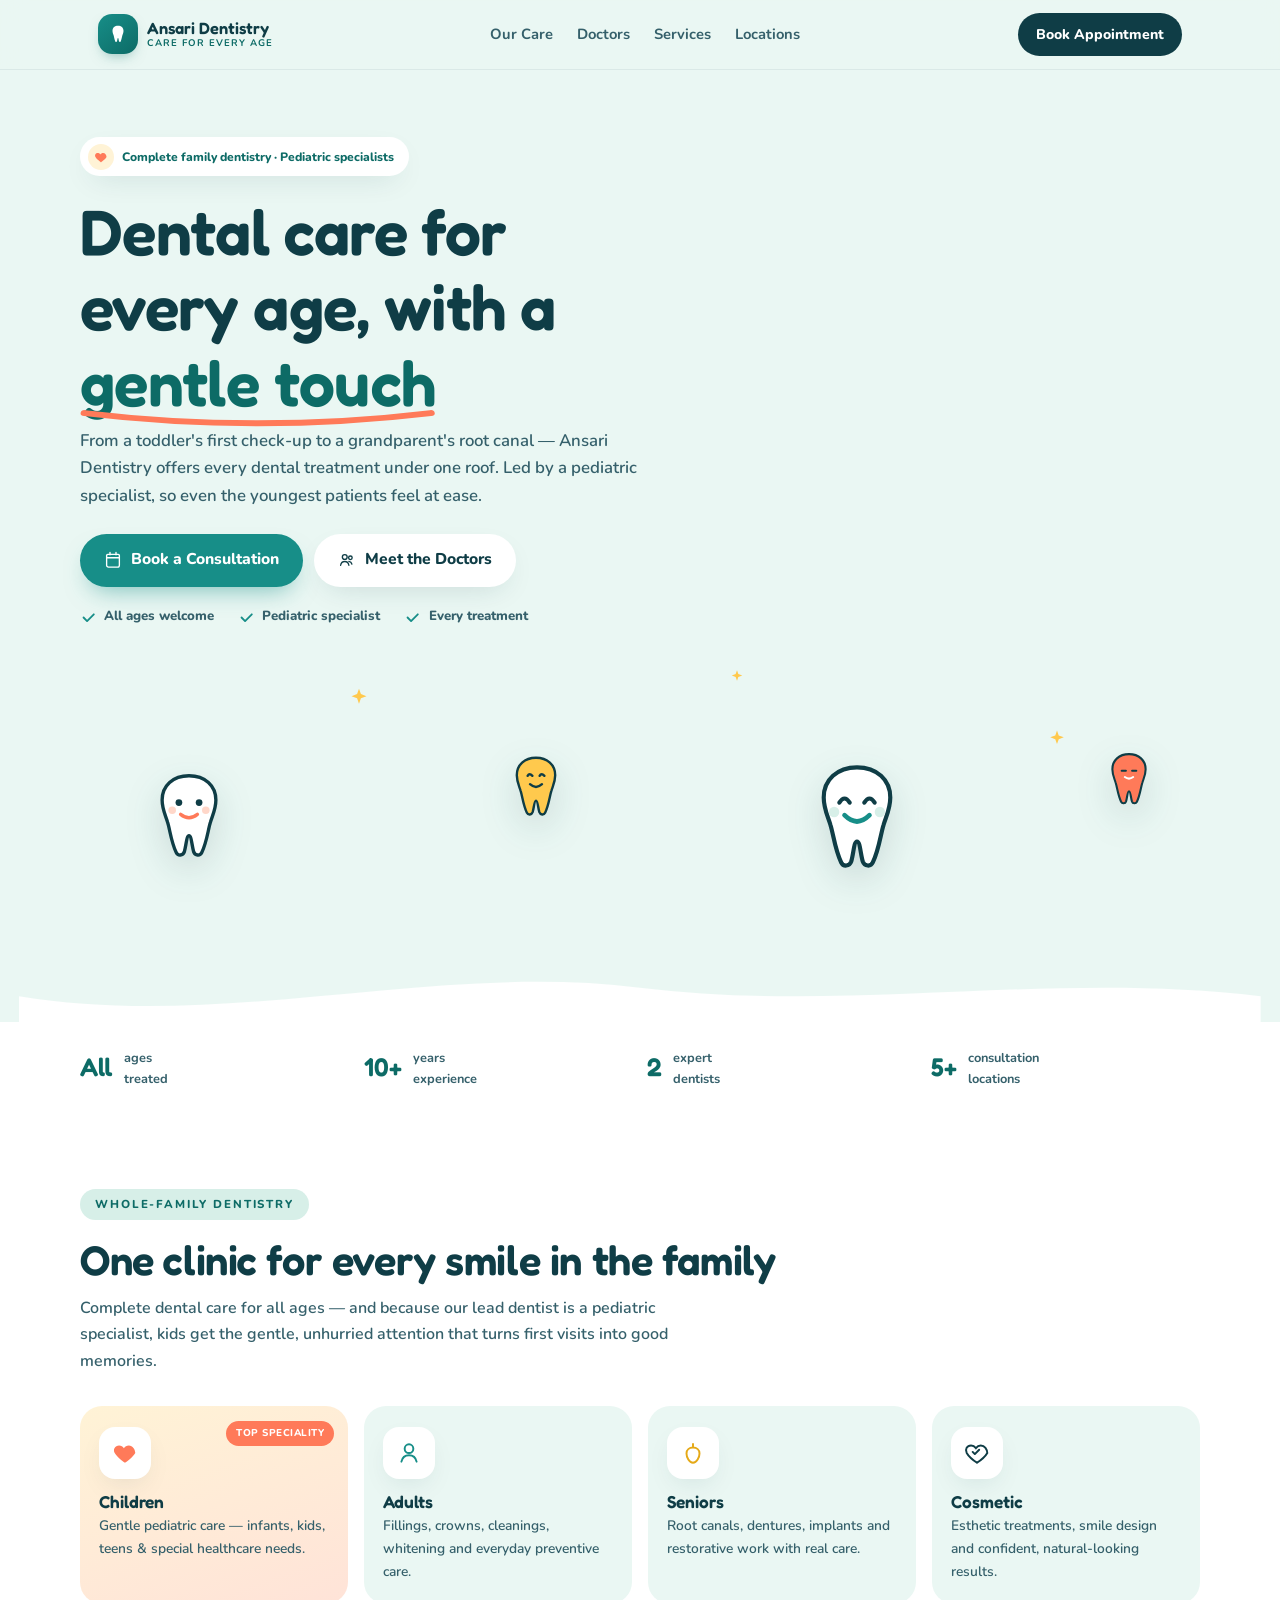
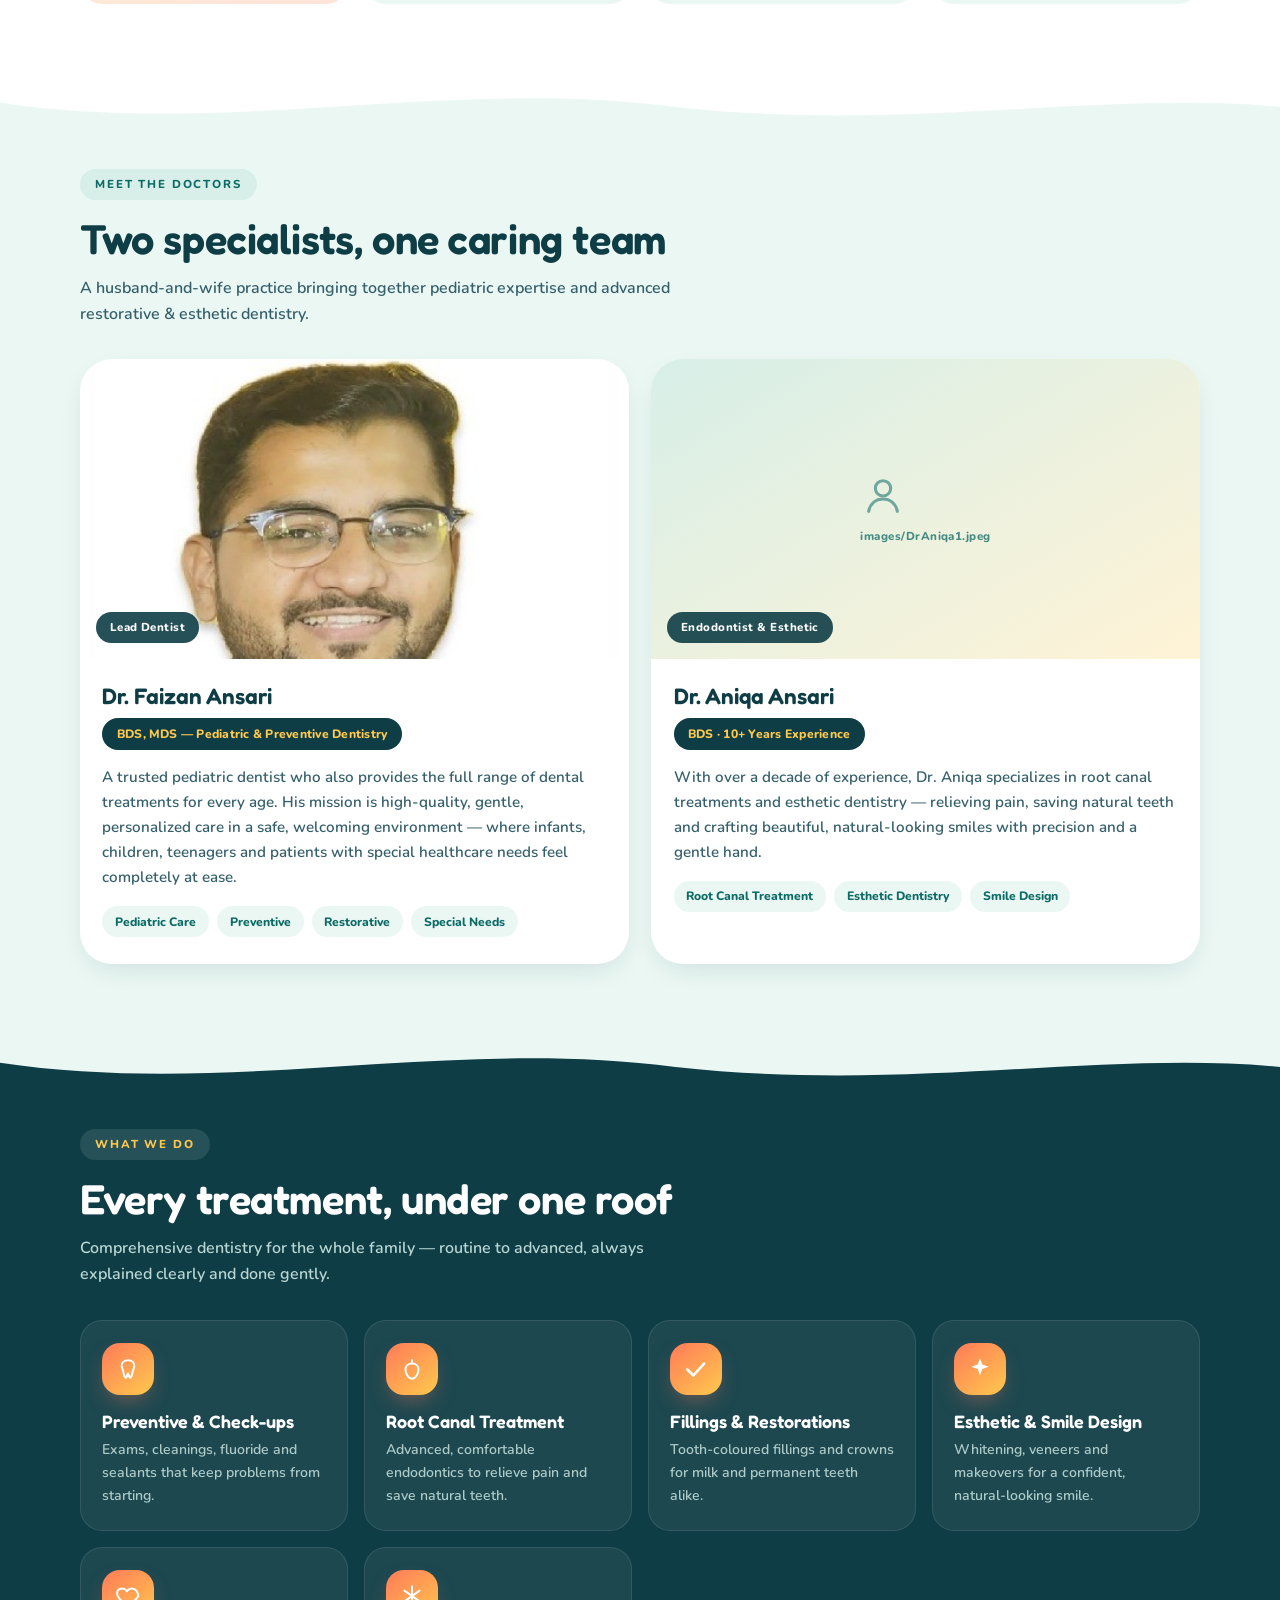
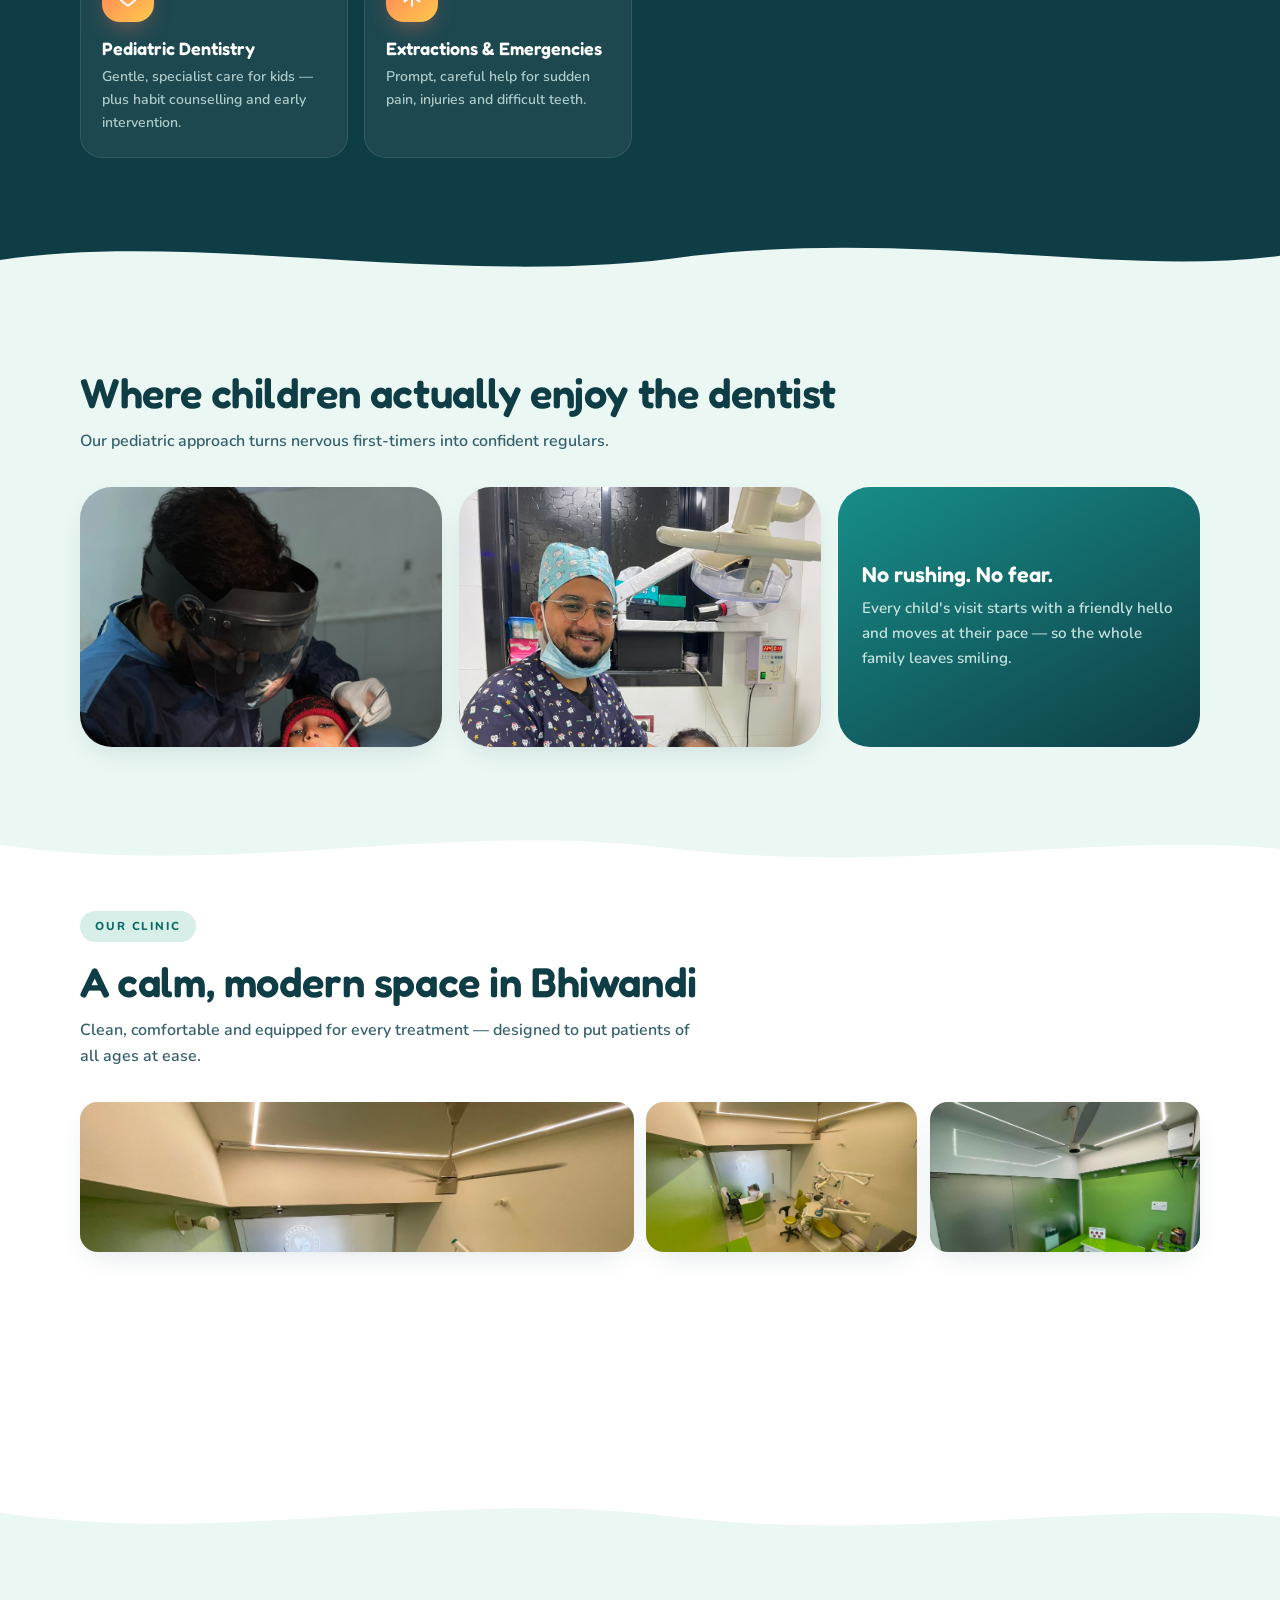
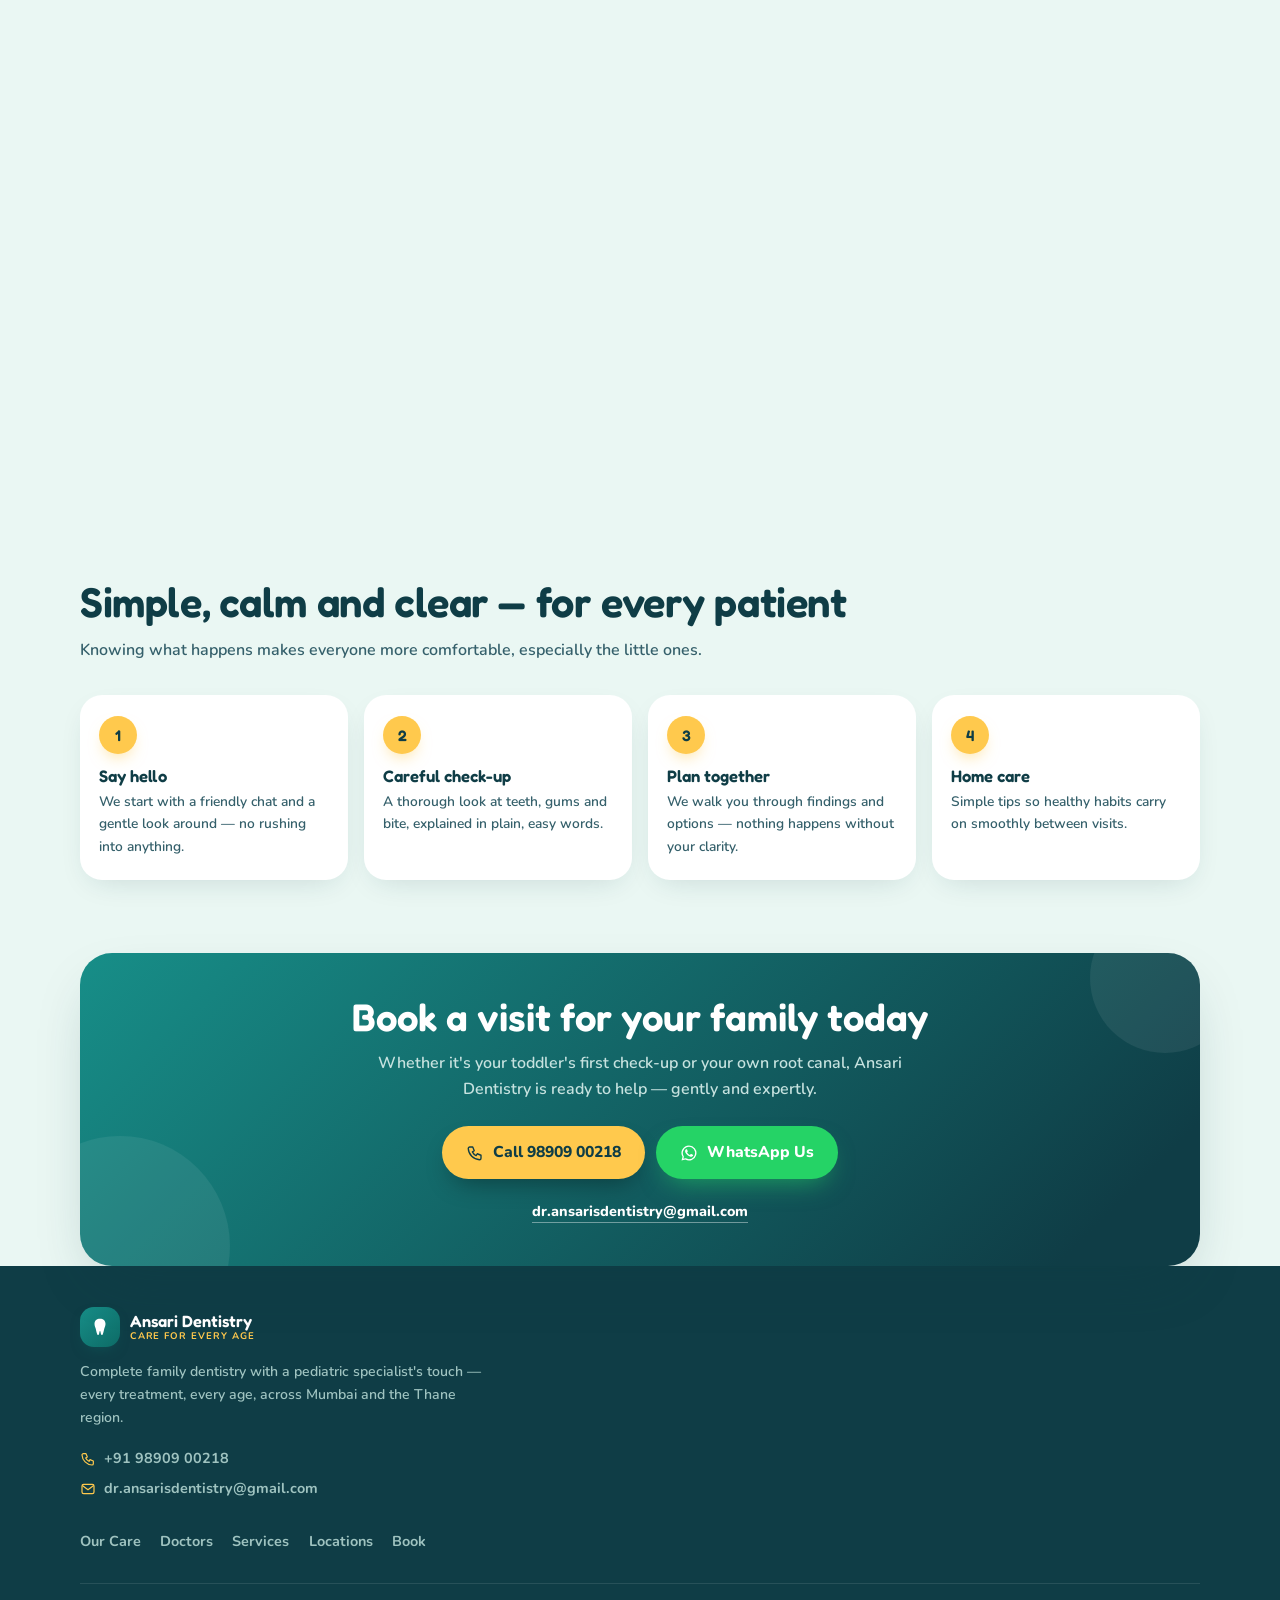
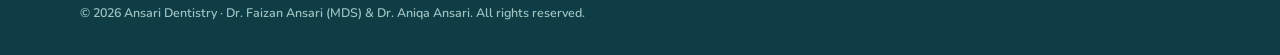
==== commit 1ded9dbe: "Add files via upload" ====
--- a/index.html
+++ b/index.html
@@ -143,7 +143,7 @@
         </div>
         <div class="doc-body">
           <h3>Dr. Faizan Ansari</h3>
-          <span class="cred">MDS — Pediatric &amp; Preventive Dentistry</span>
+          <span class="cred">BDS, MDS — Pediatric &amp; Preventive Dentistry</span>
           <p>A trusted pediatric dentist who also provides the full range of dental treatments for every age. His mission is high-quality, gentle, personalized care in a safe, welcoming environment — where infants, children, teenagers and patients with special healthcare needs feel completely at ease.</p>
           <div class="doc-tags"><span>Pediatric Care</span><span>Preventive</span><span>Restorative</span><span>Special Needs</span></div>
         </div>
@@ -156,7 +156,7 @@
         </div>
         <div class="doc-body">
           <h3>Dr. Aniqa Ansari</h3>
-          <span class="cred">10+ Years Experience</span>
+          <span class="cred">BDS · 10+ Years Experience</span>
           <p>With over a decade of experience, Dr. Aniqa specializes in root canal treatments and esthetic dentistry — relieving pain, saving natural teeth and crafting beautiful, natural-looking smiles with precision and a gentle hand.</p>
           <div class="doc-tags"><span>Root Canal Treatment</span><span>Esthetic Dentistry</span><span>Smile Design</span></div>
         </div>
@@ -310,7 +310,7 @@
         <svg width="18" height="18" viewBox="0 0 24 24" fill="none"><path d="M5 4h4l2 5-2.5 1.5a11 11 0 0 0 5 5L15 13l5 2v4a2 2 0 0 1-2 2A16 16 0 0 1 3 6a2 2 0 0 1 2-2Z" stroke="#0F3D46" stroke-width="1.8" stroke-linejoin="round"/></svg>
         Call 98909 00218
       </a>
-      <a class="btn btn-ghost" href="https://wa.me/919890900218?text=Hi%2C%20I%20visited%20the%20Ansari%20Dentistry%20website%20and%20would%20like%20to%20book%20an%20appointment." target="_blank" rel="noopener" style="background:#25D366;color:#fff;box-shadow:0 12px 26px -10px rgba(37,211,102,.6)">
+      <a class="btn btn-ghost" href="https://wa.me/919890900218?text=Hi%2C%20I%20found%20Ansari%20Dentistry%20through%20your%20website%20and%20would%20like%20to%20know%20more." target="_blank" rel="noopener" style="background:#25D366;color:#fff;box-shadow:0 12px 26px -10px rgba(37,211,102,.6)">
         <svg width="18" height="18" viewBox="0 0 24 24" fill="#fff"><path d="M12 2a10 10 0 0 0-8.6 15.1L2 22l5-1.3A10 10 0 1 0 12 2Zm0 18.2a8.2 8.2 0 0 1-4.2-1.1l-.3-.2-3 .8.8-2.9-.2-.3A8.2 8.2 0 1 1 12 20.2Zm4.6-6.1c-.3-.1-1.5-.7-1.7-.8-.2-.1-.4-.1-.6.1-.2.3-.7.8-.8 1-.1.2-.3.2-.5.1a6.7 6.7 0 0 1-3.4-2.9c-.3-.4 0-.5.1-.7l.4-.5c.1-.2.1-.3.2-.5v-.5c0-.1-.6-1.4-.8-1.9-.2-.5-.4-.4-.6-.4h-.5c-.2 0-.5.1-.7.3-.2.3-.9.9-.9 2.2s.9 2.5 1.1 2.7c.1.2 1.9 2.9 4.6 4 .6.3 1.1.4 1.5.6.6.2 1.2.2 1.6.1.5-.1 1.5-.6 1.7-1.2.2-.6.2-1.1.2-1.2-.1-.2-.3-.2-.6-.3Z"/></svg>
         WhatsApp Us
       </a>
@@ -346,7 +346,7 @@
 <!-- STICKY ACTION BAR -->
 <div class="action-bar" role="navigation" aria-label="Quick actions">
   <a class="ab ab-call" href="tel:+919890900218"><svg width="17" height="17" viewBox="0 0 24 24" fill="none"><path d="M5 4h4l2 5-2.5 1.5a11 11 0 0 0 5 5L15 13l5 2v4a2 2 0 0 1-2 2A16 16 0 0 1 3 6a2 2 0 0 1 2-2Z" stroke="currentColor" stroke-width="1.8" stroke-linejoin="round"/></svg>Call</a>
-  <a class="ab ab-wa" href="https://wa.me/919890900218?text=Hi%2C%20I%20visited%20the%20Ansari%20Dentistry%20website%20and%20would%20like%20to%20book%20an%20appointment." target="_blank" rel="noopener"><svg width="17" height="17" viewBox="0 0 24 24" fill="currentColor"><path d="M12 2a10 10 0 0 0-8.6 15.1L2 22l5-1.3A10 10 0 1 0 12 2Zm0 18.2a8.2 8.2 0 0 1-4.2-1.1l-.3-.2-3 .8.8-2.9-.2-.3A8.2 8.2 0 1 1 12 20.2Zm4.6-6.1c-.3-.1-1.5-.7-1.7-.8-.2-.1-.4-.1-.6.1-.2.3-.7.8-.8 1-.1.2-.3.2-.5.1a6.7 6.7 0 0 1-3.4-2.9c-.3-.4 0-.5.1-.7l.4-.5c.1-.2.1-.3.2-.5v-.5c0-.1-.6-1.4-.8-1.9-.2-.5-.4-.4-.6-.4h-.5c-.2 0-.5.1-.7.3-.2.3-.9.9-.9 2.2s.9 2.5 1.1 2.7c.1.2 1.9 2.9 4.6 4 .6.3 1.1.4 1.5.6.6.2 1.2.2 1.6.1.5-.1 1.5-.6 1.7-1.2.2-.6.2-1.1.2-1.2-.1-.2-.3-.2-.6-.3Z"/></svg>WhatsApp</a>
+  <a class="ab ab-wa" href="https://wa.me/919890900218?text=Hi%2C%20I%20found%20Ansari%20Dentistry%20through%20your%20website%20and%20would%20like%20to%20know%20more." target="_blank" rel="noopener"><svg width="17" height="17" viewBox="0 0 24 24" fill="currentColor"><path d="M12 2a10 10 0 0 0-8.6 15.1L2 22l5-1.3A10 10 0 1 0 12 2Zm0 18.2a8.2 8.2 0 0 1-4.2-1.1l-.3-.2-3 .8.8-2.9-.2-.3A8.2 8.2 0 1 1 12 20.2Zm4.6-6.1c-.3-.1-1.5-.7-1.7-.8-.2-.1-.4-.1-.6.1-.2.3-.7.8-.8 1-.1.2-.3.2-.5.1a6.7 6.7 0 0 1-3.4-2.9c-.3-.4 0-.5.1-.7l.4-.5c.1-.2.1-.3.2-.5v-.5c0-.1-.6-1.4-.8-1.9-.2-.5-.4-.4-.6-.4h-.5c-.2 0-.5.1-.7.3-.2.3-.9.9-.9 2.2s.9 2.5 1.1 2.7c.1.2 1.9 2.9 4.6 4 .6.3 1.1.4 1.5.6.6.2 1.2.2 1.6.1.5-.1 1.5-.6 1.7-1.2.2-.6.2-1.1.2-1.2-.1-.2-.3-.2-.6-.3Z"/></svg>WhatsApp</a>
   <a class="ab ab-book" href="#book"><svg width="17" height="17" viewBox="0 0 24 24" fill="none"><path d="M8 2v3M16 2v3M3.5 9h17M5 4.5h14A1.5 1.5 0 0 1 20.5 6v13A2.5 2.5 0 0 1 18 21.5H6A2.5 2.5 0 0 1 3.5 19V6A1.5 1.5 0 0 1 5 4.5Z" stroke="#fff" stroke-width="1.8" stroke-linecap="round"/></svg>Book Appointment</a>
 </div>
 
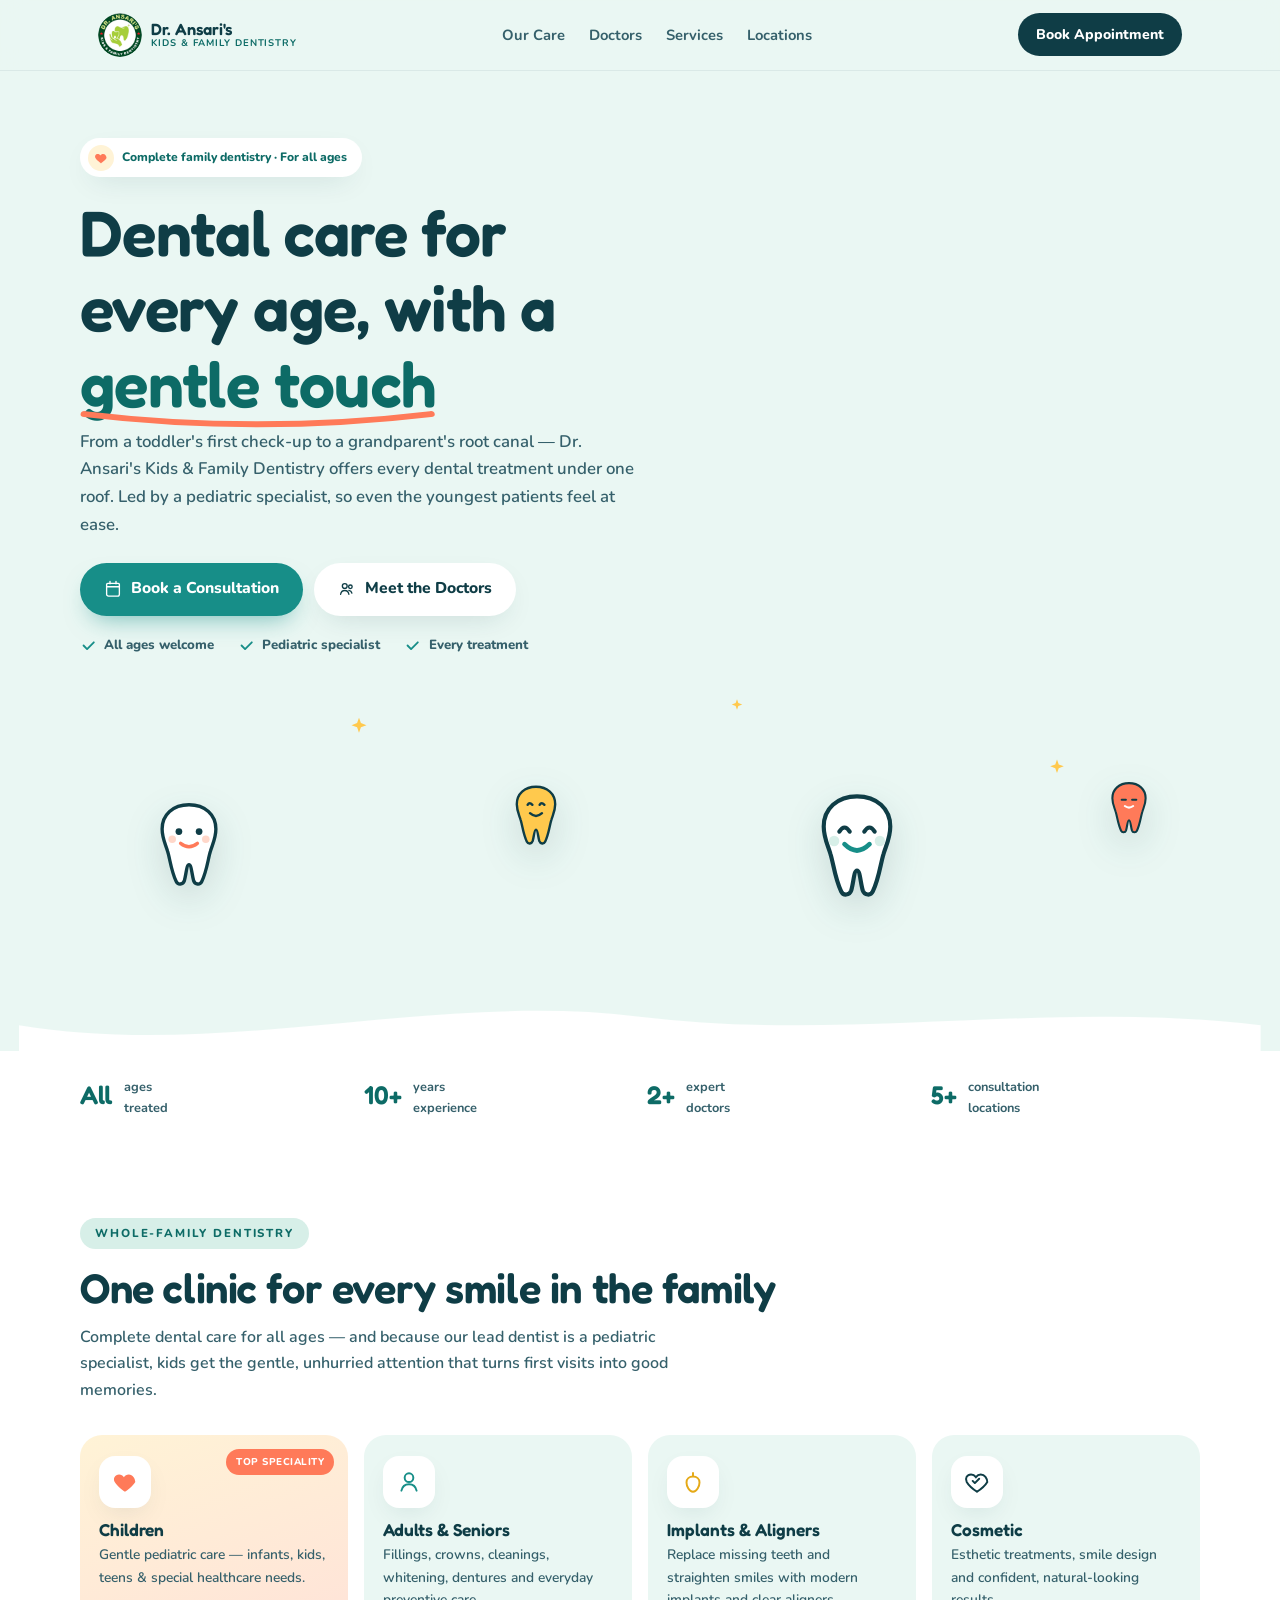
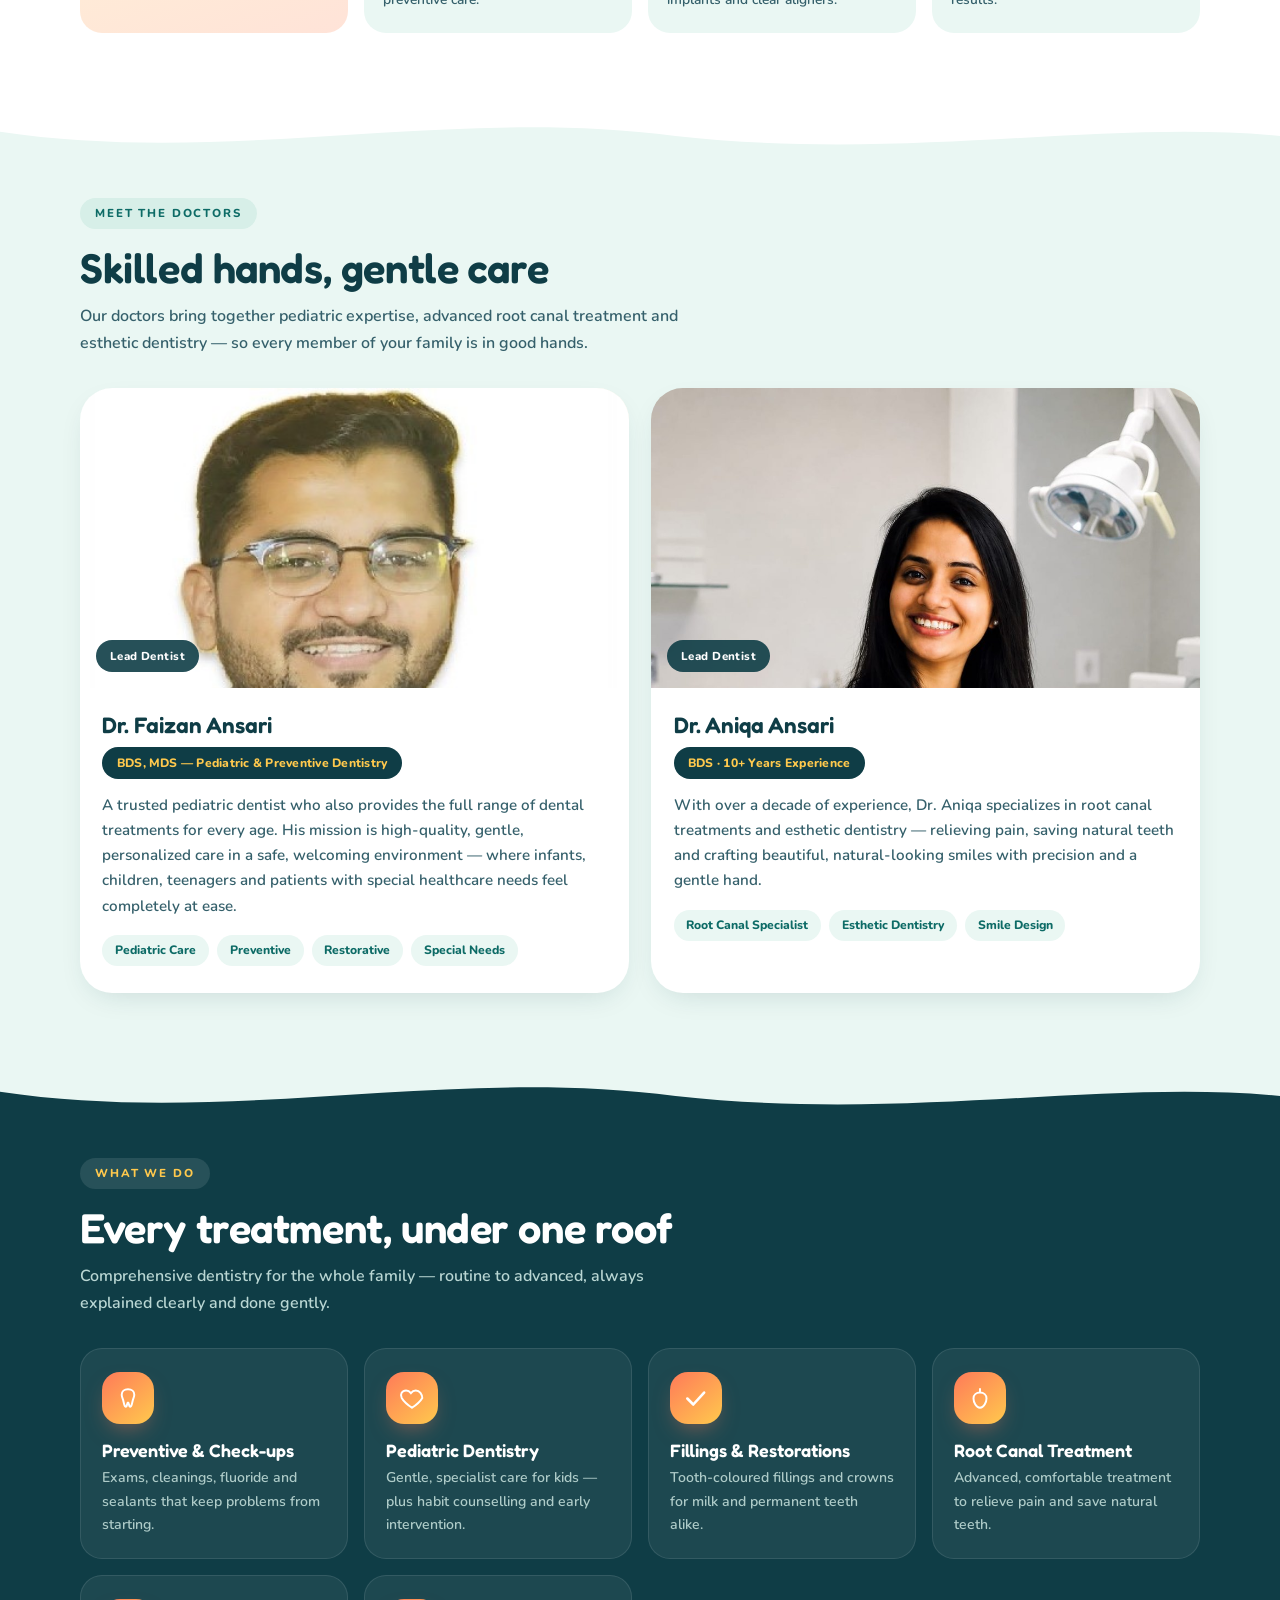
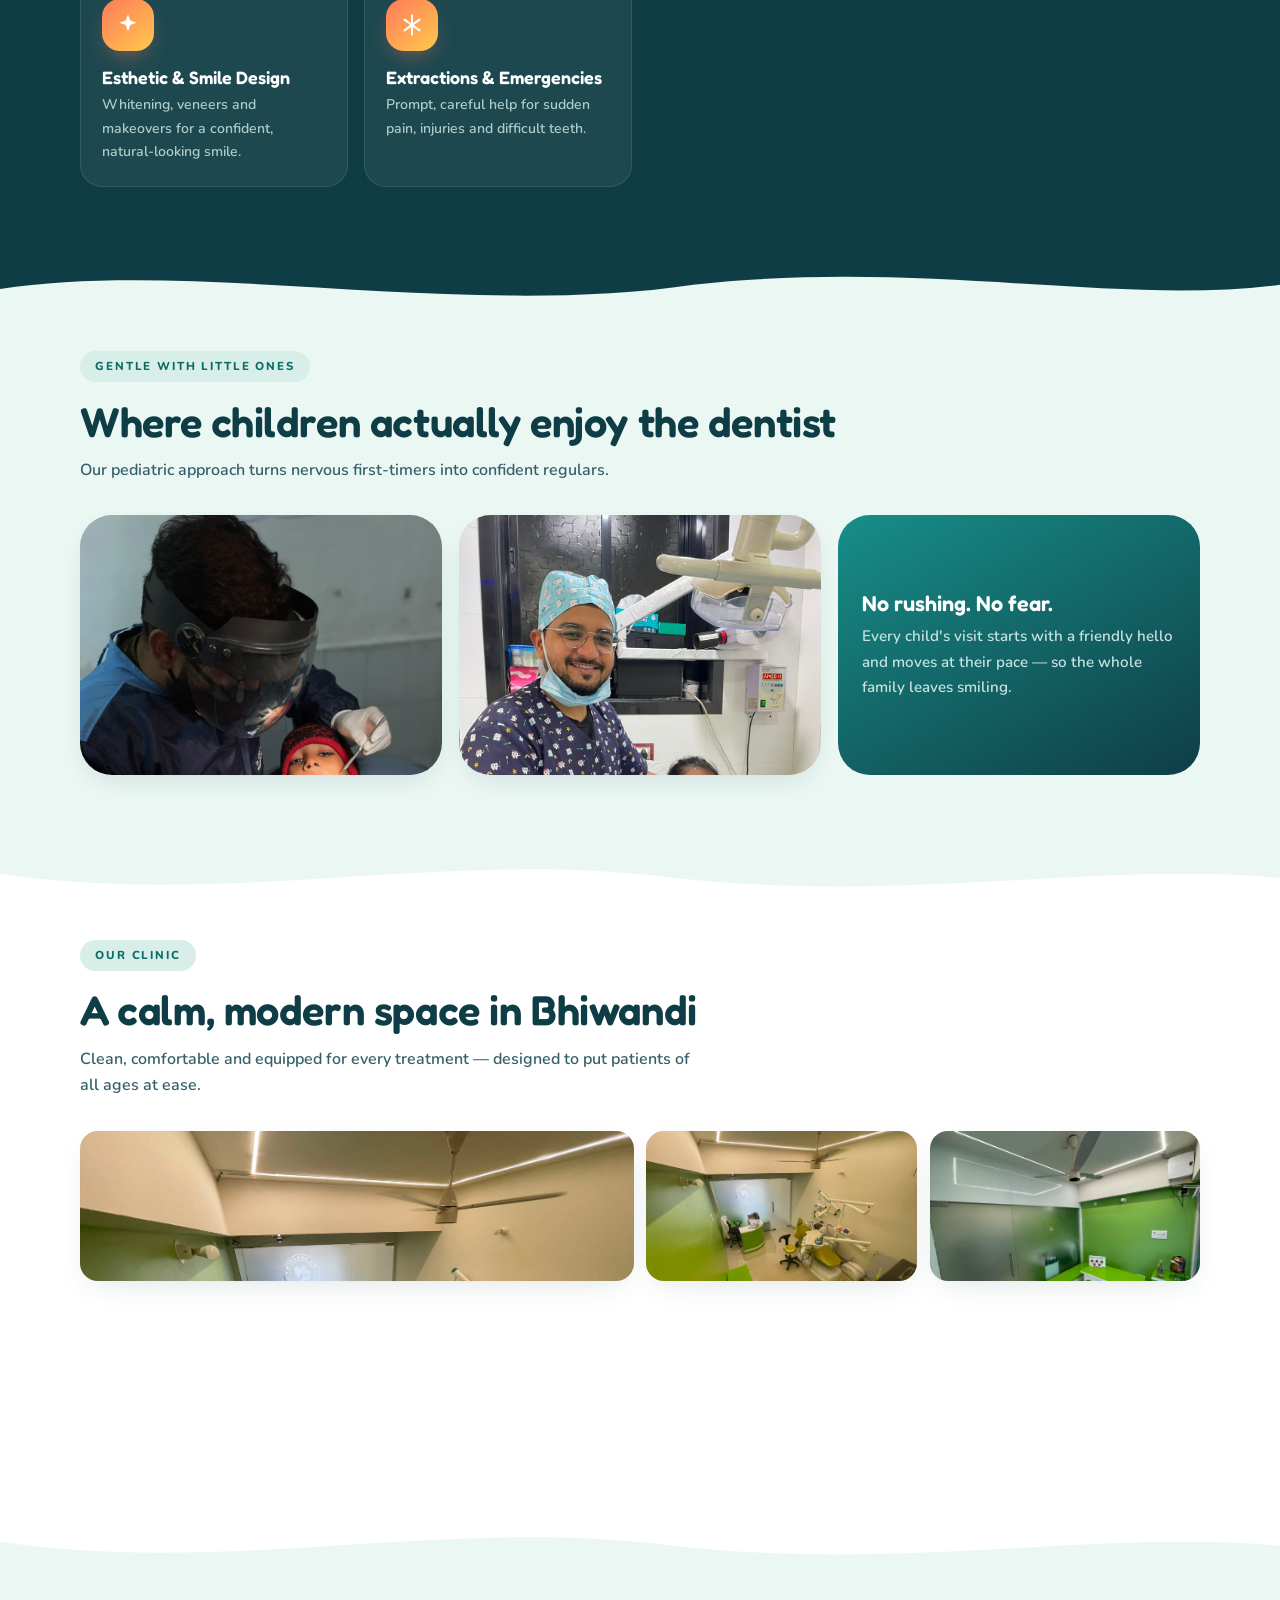
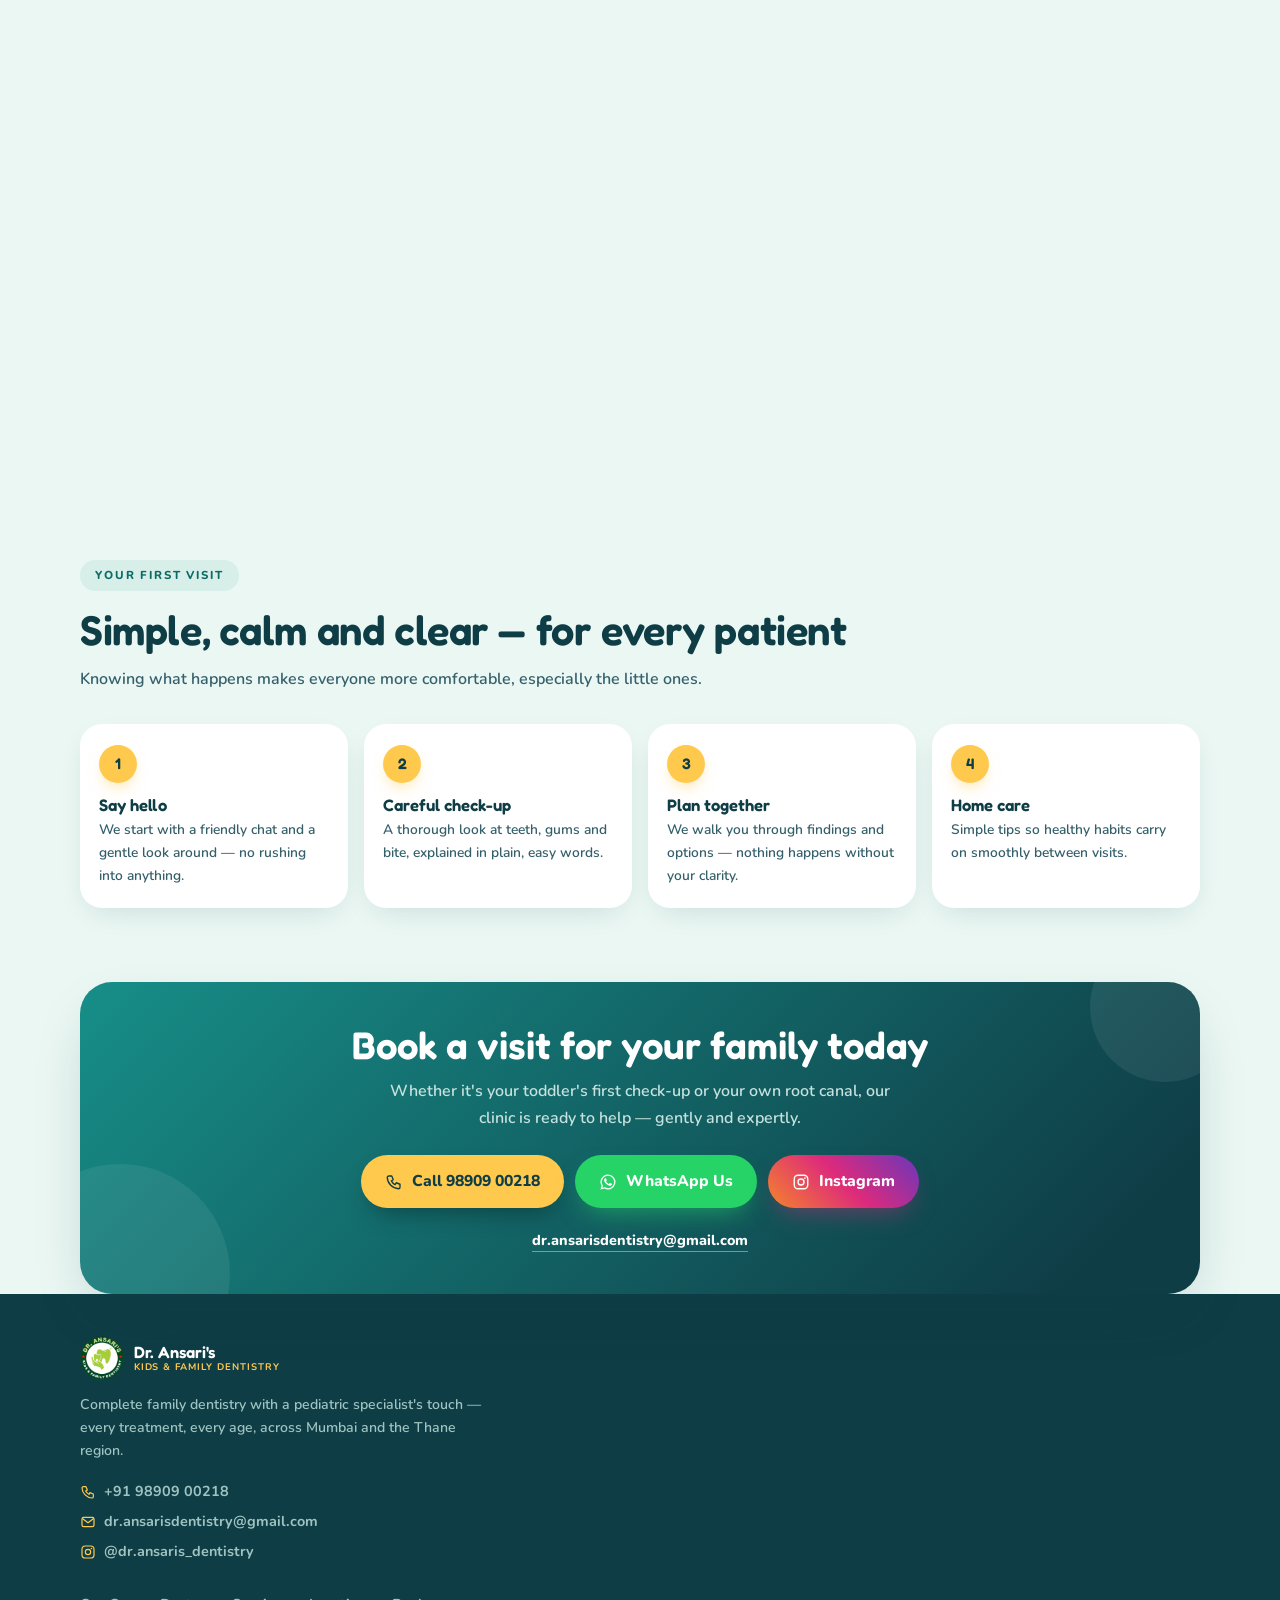
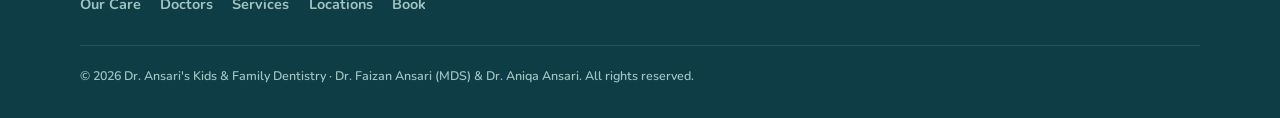
==== commit 85419df3: "Add files via upload" ====
--- a/index.html
+++ b/index.html
@@ -3,9 +3,10 @@
 <head>
 <meta charset="UTF-8">
 <meta name="viewport" content="width=device-width, initial-scale=1.0">
-<title>Ansari Dentistry — Dental Care for All Ages | Pediatric Specialists, Mumbai &amp; Thane</title>
+<title>Dr. Ansari's Kids & Family Dentistry — Dental Care for All Ages, Mumbai & Thane</title>
 <meta name="description" content="Complete dental care for the whole family — with a special touch for children. Dr. Faizan Ansari (MDS, Pediatric) & Dr. Aniqa Ansari (Root Canal & Esthetic). Consultations in Jogeshwari, Bhiwandi, Thane, Kalyan & Dombivali.">
 <meta name="theme-color" content="#0F3D46">
+<link rel="icon" type="image/png" href="images/logo.png">
 <link rel="preconnect" href="https://fonts.googleapis.com">
 <link rel="preconnect" href="https://fonts.gstatic.com" crossorigin>
 <link href="https://fonts.googleapis.com/css2?family=Fredoka:wght@400;500;600;700&family=Nunito:ital,wght@0,400;0,600;0,700;0,800;1,400&display=swap" rel="stylesheet">
@@ -17,8 +18,8 @@
 <header>
   <nav class="nav">
     <a class="brand" href="#top">
-      <span class="brand-mark"><svg width="22" height="22" viewBox="0 0 24 24" fill="none"><path d="M12 3C8.5 3 6 5.2 6 8.4c0 2.1.7 3.4 1.2 5 .5 1.5.8 4.4 1.9 6.7.4.8 1.5.7 1.8-.2.4-1.4.5-3.6 1.1-3.6s.7 2.2 1.1 3.6c.3.9 1.4 1 1.8.2 1.1-2.3 1.4-5.2 1.9-6.7.5-1.6 1.2-2.9 1.2-5C18 5.2 15.5 3 12 3Z" fill="#fff"/></svg></span>
-      <span class="brand-name">Ansari Dentistry<small>Care for every age</small></span>
+      <span class="brand-mark"><img src="images/logo.png" alt="Dr. Ansari's Kids & Family Dentistry logo" width="40" height="40"></span>
+      <span class="brand-name">Dr. Ansari's<small>Kids &amp; Family Dentistry</small></span>
     </a>
     <div class="nav-links">
       <a href="#care">Our Care</a>
@@ -46,14 +47,14 @@
   <div class="hero-inner">
     <span class="eyebrow rv">
       <span class="dot"><svg width="14" height="14" viewBox="0 0 24 24" fill="none"><path d="M12 21s-7-4.6-9.5-9C.7 8.6 2.8 5 6.5 5c2 0 3.4 1 4.5 2.5v0C12.1 6 13.5 5 15.5 5 19.2 5 21.3 8.6 21.5 12 19 16.4 12 21 12 21Z" fill="#FF7A59"/></svg></span>
-      Complete family dentistry · Pediatric specialists
+      Complete family dentistry · For all ages
     </span>
     <h1 class="rv rv-d1">Dental care for<br>every age, with a<br>
       <span class="hl">gentle touch
         <svg viewBox="0 0 300 24" preserveAspectRatio="none" aria-hidden="true"><path d="M4 6 Q 150 30 296 6"/></svg>
       </span>
     </h1>
-    <p class="sub rv rv-d2">From a toddler's first check-up to a grandparent's root canal — Ansari Dentistry offers every dental treatment under one roof. Led by a pediatric specialist, so even the youngest patients feel at ease.</p>
+    <p class="sub rv rv-d2">From a toddler's first check-up to a grandparent's root canal — Dr. Ansari's Kids & Family Dentistry offers every dental treatment under one roof. Led by a pediatric specialist, so even the youngest patients feel at ease.</p>
     <div class="hero-ctas rv rv-d3">
       <a class="btn btn-primary" href="#book">
         <svg width="18" height="18" viewBox="0 0 24 24" fill="none"><path d="M8 2v3M16 2v3M3.5 9h17M5 4.5h14A1.5 1.5 0 0 1 20.5 6v13A2.5 2.5 0 0 1 18 21.5H6A2.5 2.5 0 0 1 3.5 19V6A1.5 1.5 0 0 1 5 4.5Z" stroke="#fff" stroke-width="1.8" stroke-linecap="round"/></svg>
@@ -89,7 +90,7 @@
   <div class="trust-row">
     <div class="trust-item rv"><div><span class="tn">All</span></div><small>ages<br>treated</small></div>
     <div class="trust-item rv rv-d1"><div><span class="tn">10+</span></div><small>years<br>experience</small></div>
-    <div class="trust-item rv rv-d2"><div><span class="tn">2</span></div><small>expert<br>dentists</small></div>
+    <div class="trust-item rv rv-d2"><div><span class="tn">2+</span></div><small>expert<br>doctors</small></div>
     <div class="trust-item rv rv-d3"><div><span class="tn">5+</span></div><small>consultation<br>locations</small></div>
   </div>
 </div>
@@ -109,13 +110,13 @@
       </div>
       <div class="age rv rv-d1">
         <div class="ic"><svg width="26" height="26" viewBox="0 0 24 24" fill="none"><circle cx="12" cy="8" r="4" stroke="#178E88" stroke-width="1.8"/><path d="M5 20c.8-4 3.6-6 7-6s6.2 2 7 6" stroke="#178E88" stroke-width="1.8" stroke-linecap="round"/></svg></div>
-        <h4>Adults</h4>
-        <p>Fillings, crowns, cleanings, whitening and everyday preventive care.</p>
+        <h4>Adults &amp; Seniors</h4>
+        <p>Fillings, crowns, cleanings, whitening, dentures and everyday preventive care.</p>
       </div>
       <div class="age rv rv-d2">
         <div class="ic"><svg width="26" height="26" viewBox="0 0 24 24" fill="none"><path d="M12 3v4M12 7c-3.5 0-6 2.2-6 5.4 0 3.6 2.5 8.6 6 8.6s6-5 6-8.6C18 9.2 15.5 7 12 7Z" stroke="#E5A917" stroke-width="1.8" stroke-linejoin="round"/></svg></div>
-        <h4>Seniors</h4>
-        <p>Root canals, dentures, implants and restorative work with real care.</p>
+        <h4>Implants &amp; Aligners</h4>
+        <p>Replace missing teeth and straighten smiles with modern implants and clear aligners.</p>
       </div>
       <div class="age rv rv-d3">
         <div class="ic"><svg width="26" height="26" viewBox="0 0 24 24" fill="none"><path d="M12 21s-7-4.6-9.5-9C.7 8.6 2.8 5 6.5 5c2 0 3.4 1 4.5 2.5C12.1 6 13.5 5 15.5 5 19.2 5 21.3 8.6 21.5 12 19 16.4 12 21 12 21Z" stroke="#0F3D46" stroke-width="1.8"/><path d="m8 11 2 2 4-4" stroke="#0F3D46" stroke-width="1.8" stroke-linecap="round" stroke-linejoin="round"/></svg></div>
@@ -132,8 +133,8 @@
 <section class="docs" id="doctors" style="padding-top:2rem">
   <div class="wrap">
     <span class="sec-tag rv">Meet the Doctors</span>
-    <h2 class="sec-title rv">Two specialists, one caring team</h2>
-    <p class="sec-lead rv">A husband-and-wife practice bringing together pediatric expertise and advanced restorative &amp; esthetic dentistry.</p>
+    <h2 class="sec-title rv">Skilled hands, gentle care</h2>
+    <p class="sec-lead rv">Our doctors bring together pediatric expertise, advanced root canal treatment and esthetic dentistry — so every member of your family is in good hands.</p>
     <div class="doc-grid">
       <div class="doc-card rv">
         <div class="doc-media ph">
@@ -152,13 +153,13 @@
         <div class="doc-media ph">
           <img src="images/DrAniqa1.jpeg" alt="Dr. Aniqa Ansari" loading="lazy" onerror="this.style.display='none'">
           <div class="ph-fb"><div><svg width="46" height="46" viewBox="0 0 24 24" fill="none"><circle cx="12" cy="8" r="4" stroke="#0D6B66" stroke-width="1.6"/><path d="M4.5 20c.9-4.2 3.9-6.4 7.5-6.4s6.6 2.2 7.5 6.4" stroke="#0D6B66" stroke-width="1.6" stroke-linecap="round"/></svg><small>images/DrAniqa1.jpeg</small></div></div>
-          <span class="badge">Endodontist &amp; Esthetic</span>
+          <span class="badge">Lead Dentist</span>
         </div>
         <div class="doc-body">
           <h3>Dr. Aniqa Ansari</h3>
           <span class="cred">BDS · 10+ Years Experience</span>
           <p>With over a decade of experience, Dr. Aniqa specializes in root canal treatments and esthetic dentistry — relieving pain, saving natural teeth and crafting beautiful, natural-looking smiles with precision and a gentle hand.</p>
-          <div class="doc-tags"><span>Root Canal Treatment</span><span>Esthetic Dentistry</span><span>Smile Design</span></div>
+          <div class="doc-tags"><span>Root Canal Specialist</span><span>Esthetic Dentistry</span><span>Smile Design</span></div>
         </div>
       </div>
     </div>
@@ -180,9 +181,9 @@
         <p>Exams, cleanings, fluoride and sealants that keep problems from starting.</p>
       </div>
       <div class="svc rv rv-d1">
-        <div class="ic"><svg width="26" height="26" viewBox="0 0 24 24" fill="none"><path d="M12 3v4M12 7c-3.5 0-6 2.2-6 5.4 0 3.6 2.5 8.6 6 8.6s6-5 6-8.6C18 9.2 15.5 7 12 7Z" stroke="#fff" stroke-width="1.8" stroke-linejoin="round"/></svg></div>
-        <h3>Root Canal Treatment</h3>
-        <p>Advanced, comfortable endodontics to relieve pain and save natural teeth.</p>
+        <div class="ic"><svg width="26" height="26" viewBox="0 0 24 24" fill="none"><path d="M12 21s-7-4.6-9.5-9C.7 8.6 2.8 5 6.5 5c2 0 3.4 1 4.5 2.5C12.1 6 13.5 5 15.5 5 19.2 5 21.3 8.6 21.5 12 19 16.4 12 21 12 21Z" stroke="#fff" stroke-width="1.8"/></svg></div>
+        <h3>Pediatric Dentistry</h3>
+        <p>Gentle, specialist care for kids — plus habit counselling and early intervention.</p>
       </div>
       <div class="svc rv rv-d2">
         <div class="ic"><svg width="26" height="26" viewBox="0 0 24 24" fill="none"><path d="M4 12.5 9.5 18l10-11" stroke="#fff" stroke-width="2.4" stroke-linecap="round" stroke-linejoin="round"/></svg></div>
@@ -190,14 +191,14 @@
         <p>Tooth-coloured fillings and crowns for milk and permanent teeth alike.</p>
       </div>
       <div class="svc rv">
+        <div class="ic"><svg width="26" height="26" viewBox="0 0 24 24" fill="none"><path d="M12 3v4M12 7c-3.5 0-6 2.2-6 5.4 0 3.6 2.5 8.6 6 8.6s6-5 6-8.6C18 9.2 15.5 7 12 7Z" stroke="#fff" stroke-width="1.8" stroke-linejoin="round"/></svg></div>
+        <h3>Root Canal Treatment</h3>
+        <p>Advanced, comfortable treatment to relieve pain and save natural teeth.</p>
+      </div>
+      <div class="svc rv rv-d1">
         <div class="ic"><svg width="26" height="26" viewBox="0 0 24 24" fill="none"><path d="M12 2l2.1 5.9L20 10l-5.9 2.1L12 18l-2.1-5.9L4 10l5.9-2.1L12 2z" fill="#fff"/></svg></div>
         <h3>Esthetic &amp; Smile Design</h3>
         <p>Whitening, veneers and makeovers for a confident, natural-looking smile.</p>
-      </div>
-      <div class="svc rv rv-d1">
-        <div class="ic"><svg width="26" height="26" viewBox="0 0 24 24" fill="none"><path d="M12 21s-7-4.6-9.5-9C.7 8.6 2.8 5 6.5 5c2 0 3.4 1 4.5 2.5C12.1 6 13.5 5 15.5 5 19.2 5 21.3 8.6 21.5 12 19 16.4 12 21 12 21Z" stroke="#fff" stroke-width="1.8"/></svg></div>
-        <h3>Pediatric Dentistry</h3>
-        <p>Gentle, specialist care for kids — plus habit counselling and early intervention.</p>
       </div>
       <div class="svc rv rv-d2">
         <div class="ic"><svg width="26" height="26" viewBox="0 0 24 24" fill="none"><path d="M12 3v18M5 7l14 10M19 7 5 17" stroke="#fff" stroke-width="1.8" stroke-linecap="round"/></svg></div>
@@ -242,7 +243,7 @@
     <h2 class="sec-title rv">A calm, modern space in Bhiwandi</h2>
     <p class="sec-lead rv">Clean, comfortable and equipped for every treatment — designed to put patients of all ages at ease.</p>
     <div class="clinic-grid">
-      <div class="clinic-photo ph rv"><img src="images/Clinic1.jpeg" alt="Ansari Dentistry clinic in Bhiwandi" loading="lazy" onerror="this.style.display='none'"><div class="ph-fb"><small>images/Clinic1.jpeg</small></div></div>
+      <div class="clinic-photo ph rv"><img src="images/Clinic1.jpeg" alt="Dr. Ansari's Kids & Family Dentistry clinic in Bhiwandi" loading="lazy" onerror="this.style.display='none'"><div class="ph-fb"><small>images/Clinic1.jpeg</small></div></div>
       <div class="clinic-photo ph rv rv-d1"><img src="images/Clinic2.jpeg" alt="Clinic interior" loading="lazy" onerror="this.style.display='none'"><div class="ph-fb"><small>Clinic2.jpeg</small></div></div>
       <div class="clinic-photo ph rv rv-d1"><img src="images/Clinic3.jpeg" alt="Treatment area" loading="lazy" onerror="this.style.display='none'"><div class="ph-fb"><small>Clinic3.jpeg</small></div></div>
       <div class="clinic-photo ph rv rv-d2"><img src="images/Clinic4.jpeg" alt="Dental chair" loading="lazy" onerror="this.style.display='none'"><div class="ph-fb"><small>Clinic4.jpeg</small></div></div>
@@ -304,15 +305,19 @@
   <div class="cta-card rv">
     <div class="cta-orb co-1"></div><div class="cta-orb co-2"></div>
     <h2>Book a visit for your family today</h2>
-    <p>Whether it's your toddler's first check-up or your own root canal, Ansari Dentistry is ready to help — gently and expertly.</p>
+    <p>Whether it's your toddler's first check-up or your own root canal, our clinic is ready to help — gently and expertly.</p>
     <div style="display:flex;flex-wrap:wrap;gap:.7rem;justify-content:center">
       <a class="btn btn-primary" href="tel:+919890900218">
         <svg width="18" height="18" viewBox="0 0 24 24" fill="none"><path d="M5 4h4l2 5-2.5 1.5a11 11 0 0 0 5 5L15 13l5 2v4a2 2 0 0 1-2 2A16 16 0 0 1 3 6a2 2 0 0 1 2-2Z" stroke="#0F3D46" stroke-width="1.8" stroke-linejoin="round"/></svg>
         Call 98909 00218
       </a>
-      <a class="btn btn-ghost" href="https://wa.me/919890900218?text=Hi%2C%20I%20found%20Ansari%20Dentistry%20through%20your%20website%20and%20would%20like%20to%20know%20more." target="_blank" rel="noopener" style="background:#25D366;color:#fff;box-shadow:0 12px 26px -10px rgba(37,211,102,.6)">
+      <a class="btn btn-ghost" href="https://wa.me/919890900218?text=Hi%2C%20I%20found%20Dr.%20Ansari's%20Kids%20%26%20Family%20Dentistry%20through%20your%20website%20and%20would%20like%20to%20know%20more." target="_blank" rel="noopener" style="background:#25D366;color:#fff;box-shadow:0 12px 26px -10px rgba(37,211,102,.6)">
         <svg width="18" height="18" viewBox="0 0 24 24" fill="#fff"><path d="M12 2a10 10 0 0 0-8.6 15.1L2 22l5-1.3A10 10 0 1 0 12 2Zm0 18.2a8.2 8.2 0 0 1-4.2-1.1l-.3-.2-3 .8.8-2.9-.2-.3A8.2 8.2 0 1 1 12 20.2Zm4.6-6.1c-.3-.1-1.5-.7-1.7-.8-.2-.1-.4-.1-.6.1-.2.3-.7.8-.8 1-.1.2-.3.2-.5.1a6.7 6.7 0 0 1-3.4-2.9c-.3-.4 0-.5.1-.7l.4-.5c.1-.2.1-.3.2-.5v-.5c0-.1-.6-1.4-.8-1.9-.2-.5-.4-.4-.6-.4h-.5c-.2 0-.5.1-.7.3-.2.3-.9.9-.9 2.2s.9 2.5 1.1 2.7c.1.2 1.9 2.9 4.6 4 .6.3 1.1.4 1.5.6.6.2 1.2.2 1.6.1.5-.1 1.5-.6 1.7-1.2.2-.6.2-1.1.2-1.2-.1-.2-.3-.2-.6-.3Z"/></svg>
         WhatsApp Us
+      </a>
+      <a class="btn btn-ghost" href="https://instagram.com/dr.ansaris_dentistry" target="_blank" rel="noopener" style="background:linear-gradient(45deg,#F58529,#DD2A7B 50%,#8134AF 90%);color:#fff;box-shadow:0 12px 26px -10px rgba(221,42,123,.5)">
+        <svg width="18" height="18" viewBox="0 0 24 24" fill="none"><rect x="3" y="3" width="18" height="18" rx="5" stroke="#fff" stroke-width="1.8"/><circle cx="12" cy="12" r="4" stroke="#fff" stroke-width="1.8"/><circle cx="17.2" cy="6.8" r="1.2" fill="#fff"/></svg>
+        Instagram
       </a>
     </div>
     <p style="margin:1.3rem auto 0;font-size:.9rem">
@@ -327,27 +332,28 @@
   <div class="foot">
     <div>
       <div class="brand" style="margin-bottom:.8rem">
-        <span class="brand-mark"><svg width="22" height="22" viewBox="0 0 24 24" fill="none"><path d="M12 3C8.5 3 6 5.2 6 8.4c0 2.1.7 3.4 1.2 5 .5 1.5.8 4.4 1.9 6.7.4.8 1.5.7 1.8-.2.4-1.4.5-3.6 1.1-3.6s.7 2.2 1.1 3.6c.3.9 1.4 1 1.8.2 1.1-2.3 1.4-5.2 1.9-6.7.5-1.6 1.2-2.9 1.2-5C18 5.2 15.5 3 12 3Z" fill="#fff"/></svg></span>
-        <span class="brand-name">Ansari Dentistry<small style="color:#FFC94D">Care for every age</small></span>
+        <span class="brand-mark"><img src="images/logo.png" alt="Dr. Ansari's Kids & Family Dentistry logo" width="40" height="40"></span>
+        <span class="brand-name">Dr. Ansari's<small style="color:#FFC94D">Kids &amp; Family Dentistry</small></span>
       </div>
       <p>Complete family dentistry with a pediatric specialist's touch — every treatment, every age, across Mumbai and the Thane region.</p>
       <div style="margin-top:1.1rem;display:flex;flex-direction:column;gap:.4rem;font-weight:700;font-size:.9rem">
         <a href="tel:+919890900218" style="display:flex;align-items:center;gap:.5rem"><svg width="16" height="16" viewBox="0 0 24 24" fill="none"><path d="M5 4h4l2 5-2.5 1.5a11 11 0 0 0 5 5L15 13l5 2v4a2 2 0 0 1-2 2A16 16 0 0 1 3 6a2 2 0 0 1 2-2Z" stroke="#FFC94D" stroke-width="1.8" stroke-linejoin="round"/></svg>+91 98909 00218</a>
         <a href="mailto:dr.ansarisdentistry@gmail.com" style="display:flex;align-items:center;gap:.5rem"><svg width="16" height="16" viewBox="0 0 24 24" fill="none"><rect x="3" y="5" width="18" height="14" rx="2.5" stroke="#FFC94D" stroke-width="1.8"/><path d="m4 7 8 6 8-6" stroke="#FFC94D" stroke-width="1.8" stroke-linecap="round"/></svg>dr.ansarisdentistry@gmail.com</a>
+        <a href="https://instagram.com/dr.ansaris_dentistry" target="_blank" rel="noopener" style="display:flex;align-items:center;gap:.5rem"><svg width="16" height="16" viewBox="0 0 24 24" fill="none"><rect x="3" y="3" width="18" height="18" rx="5" stroke="#FFC94D" stroke-width="1.8"/><circle cx="12" cy="12" r="4" stroke="#FFC94D" stroke-width="1.8"/><circle cx="17.2" cy="6.8" r="1.2" fill="#FFC94D"/></svg>@dr.ansaris_dentistry</a>
       </div>
     </div>
     <div class="foot-links">
       <a href="#care">Our Care</a><a href="#doctors">Doctors</a><a href="#services">Services</a><a href="#locations">Locations</a><a href="#book">Book</a>
     </div>
-    <div class="foot-base">© 2026 Ansari Dentistry · Dr. Faizan Ansari (MDS) &amp; Dr. Aniqa Ansari. All rights reserved.</div>
+    <div class="foot-base">© 2026 Dr. Ansari's Kids & Family Dentistry · Dr. Faizan Ansari (MDS) &amp; Dr. Aniqa Ansari. All rights reserved.</div>
   </div>
 </footer>
 
 <!-- STICKY ACTION BAR -->
 <div class="action-bar" role="navigation" aria-label="Quick actions">
   <a class="ab ab-call" href="tel:+919890900218"><svg width="17" height="17" viewBox="0 0 24 24" fill="none"><path d="M5 4h4l2 5-2.5 1.5a11 11 0 0 0 5 5L15 13l5 2v4a2 2 0 0 1-2 2A16 16 0 0 1 3 6a2 2 0 0 1 2-2Z" stroke="currentColor" stroke-width="1.8" stroke-linejoin="round"/></svg>Call</a>
-  <a class="ab ab-wa" href="https://wa.me/919890900218?text=Hi%2C%20I%20found%20Ansari%20Dentistry%20through%20your%20website%20and%20would%20like%20to%20know%20more." target="_blank" rel="noopener"><svg width="17" height="17" viewBox="0 0 24 24" fill="currentColor"><path d="M12 2a10 10 0 0 0-8.6 15.1L2 22l5-1.3A10 10 0 1 0 12 2Zm0 18.2a8.2 8.2 0 0 1-4.2-1.1l-.3-.2-3 .8.8-2.9-.2-.3A8.2 8.2 0 1 1 12 20.2Zm4.6-6.1c-.3-.1-1.5-.7-1.7-.8-.2-.1-.4-.1-.6.1-.2.3-.7.8-.8 1-.1.2-.3.2-.5.1a6.7 6.7 0 0 1-3.4-2.9c-.3-.4 0-.5.1-.7l.4-.5c.1-.2.1-.3.2-.5v-.5c0-.1-.6-1.4-.8-1.9-.2-.5-.4-.4-.6-.4h-.5c-.2 0-.5.1-.7.3-.2.3-.9.9-.9 2.2s.9 2.5 1.1 2.7c.1.2 1.9 2.9 4.6 4 .6.3 1.1.4 1.5.6.6.2 1.2.2 1.6.1.5-.1 1.5-.6 1.7-1.2.2-.6.2-1.1.2-1.2-.1-.2-.3-.2-.6-.3Z"/></svg>WhatsApp</a>
-  <a class="ab ab-book" href="#book"><svg width="17" height="17" viewBox="0 0 24 24" fill="none"><path d="M8 2v3M16 2v3M3.5 9h17M5 4.5h14A1.5 1.5 0 0 1 20.5 6v13A2.5 2.5 0 0 1 18 21.5H6A2.5 2.5 0 0 1 3.5 19V6A1.5 1.5 0 0 1 5 4.5Z" stroke="#fff" stroke-width="1.8" stroke-linecap="round"/></svg>Book Appointment</a>
+  <a class="ab ab-wa" href="https://wa.me/919890900218?text=Hi%2C%20I%20found%20Dr.%20Ansari's%20Kids%20%26%20Family%20Dentistry%20through%20your%20website%20and%20would%20like%20to%20know%20more." target="_blank" rel="noopener"><svg width="17" height="17" viewBox="0 0 24 24" fill="currentColor"><path d="M12 2a10 10 0 0 0-8.6 15.1L2 22l5-1.3A10 10 0 1 0 12 2Zm0 18.2a8.2 8.2 0 0 1-4.2-1.1l-.3-.2-3 .8.8-2.9-.2-.3A8.2 8.2 0 1 1 12 20.2Zm4.6-6.1c-.3-.1-1.5-.7-1.7-.8-.2-.1-.4-.1-.6.1-.2.3-.7.8-.8 1-.1.2-.3.2-.5.1a6.7 6.7 0 0 1-3.4-2.9c-.3-.4 0-.5.1-.7l.4-.5c.1-.2.1-.3.2-.5v-.5c0-.1-.6-1.4-.8-1.9-.2-.5-.4-.4-.6-.4h-.5c-.2 0-.5.1-.7.3-.2.3-.9.9-.9 2.2s.9 2.5 1.1 2.7c.1.2 1.9 2.9 4.6 4 .6.3 1.1.4 1.5.6.6.2 1.2.2 1.6.1.5-.1 1.5-.6 1.7-1.2.2-.6.2-1.1.2-1.2-.1-.2-.3-.2-.6-.3Z"/></svg>WhatsApp</a>
+  <a class="ab ab-ig" href="https://instagram.com/dr.ansaris_dentistry" target="_blank" rel="noopener"><svg width="17" height="17" viewBox="0 0 24 24" fill="none"><rect x="3" y="3" width="18" height="18" rx="5" stroke="currentColor" stroke-width="1.8"/><circle cx="12" cy="12" r="4" stroke="currentColor" stroke-width="1.8"/><circle cx="17.2" cy="6.8" r="1.2" fill="currentColor"/></svg>Instagram</a>
 </div>
 
 <!-- LIGHTBOX -->
--- a/site.css
+++ b/site.css
@@ -50,7 +50,8 @@
 header{position:sticky;top:0;z-index:50;background:rgba(234,247,243,.85);backdrop-filter:blur(12px);-webkit-backdrop-filter:blur(12px);border-bottom:1px solid rgba(15,61,70,.07)}
 .nav{max-width:1120px;margin:0 auto;display:flex;align-items:center;justify-content:space-between;padding:.8rem 1.1rem}
 .brand{display:flex;align-items:center;gap:.6rem}
-.brand-mark{width:40px;height:40px;border-radius:14px;background:linear-gradient(140deg,var(--teal),var(--teal-deep));display:grid;place-items:center;flex-shrink:0;box-shadow:0 6px 14px -6px rgba(13,107,102,.5)}
+.brand-mark{width:44px;height:44px;display:grid;place-items:center;flex-shrink:0}
+.brand-mark img{width:44px;height:44px;object-fit:contain;border-radius:50%}
 .brand-name{font-family:var(--font-d);font-weight:600;font-size:1.02rem;line-height:1.1}
 .brand-name small{display:block;font-family:var(--font-b);font-weight:700;font-size:.6rem;letter-spacing:.1em;text-transform:uppercase;color:var(--teal-deep)}
 .nav-links{display:none;gap:1.5rem;font-weight:700;font-size:.92rem}
@@ -203,11 +204,12 @@
 .foot-base{border-top:1px solid rgba(255,255,255,.1);padding-top:1.2rem;font-size:.78rem;font-weight:600}
 
 /* ============ STICKY ACTION BAR ============ */
-.action-bar{position:fixed;left:0;right:0;bottom:0;z-index:60;display:grid;grid-template-columns:1fr 1fr 1.4fr;gap:.5rem;padding:.6rem .7rem calc(.6rem + env(safe-area-inset-bottom));background:rgba(255,255,255,.92);backdrop-filter:blur(14px);-webkit-backdrop-filter:blur(14px);border-top:1px solid rgba(15,61,70,.08)}
+.action-bar{position:fixed;left:0;right:0;bottom:0;z-index:60;display:grid;grid-template-columns:repeat(3,1fr);gap:.5rem;padding:.6rem .7rem calc(.6rem + env(safe-area-inset-bottom));background:rgba(255,255,255,.92);backdrop-filter:blur(14px);-webkit-backdrop-filter:blur(14px);border-top:1px solid rgba(15,61,70,.08)}
 .ab{display:flex;align-items:center;justify-content:center;gap:.45rem;font-weight:800;font-size:.86rem;border-radius:16px;padding:.75rem .4rem}
 .ab-call{background:var(--mint-deep);color:var(--ink)}
 .ab-wa{background:#E7F8EC;color:#128C4B}
 .ab-book{background:var(--teal);color:#fff;box-shadow:0 10px 20px -8px rgba(23,142,136,.55)}
+.ab-ig{background:linear-gradient(45deg,#F58529,#DD2A7B 50%,#8134AF 90%);color:#fff;box-shadow:0 10px 20px -8px rgba(221,42,123,.5)}
 
 /* ============ DESKTOP ============ */
 @media (min-width:840px){
